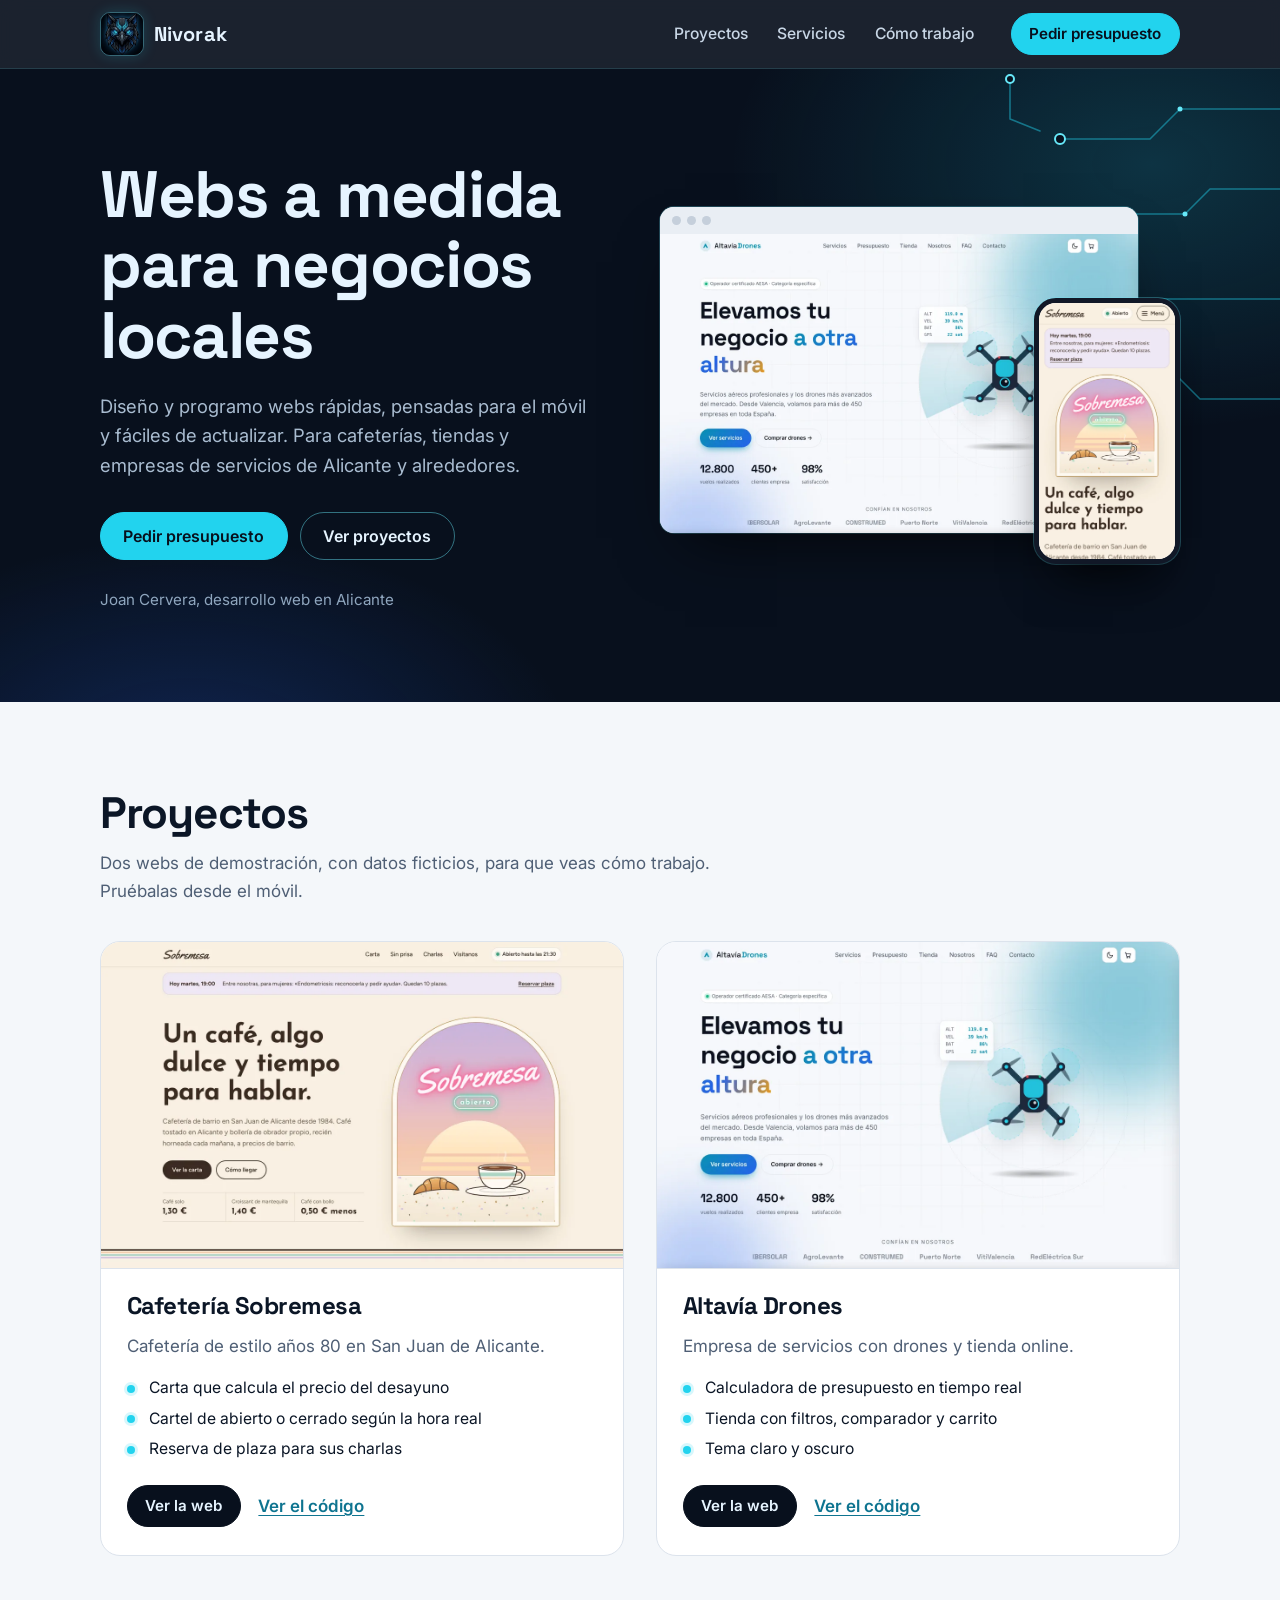
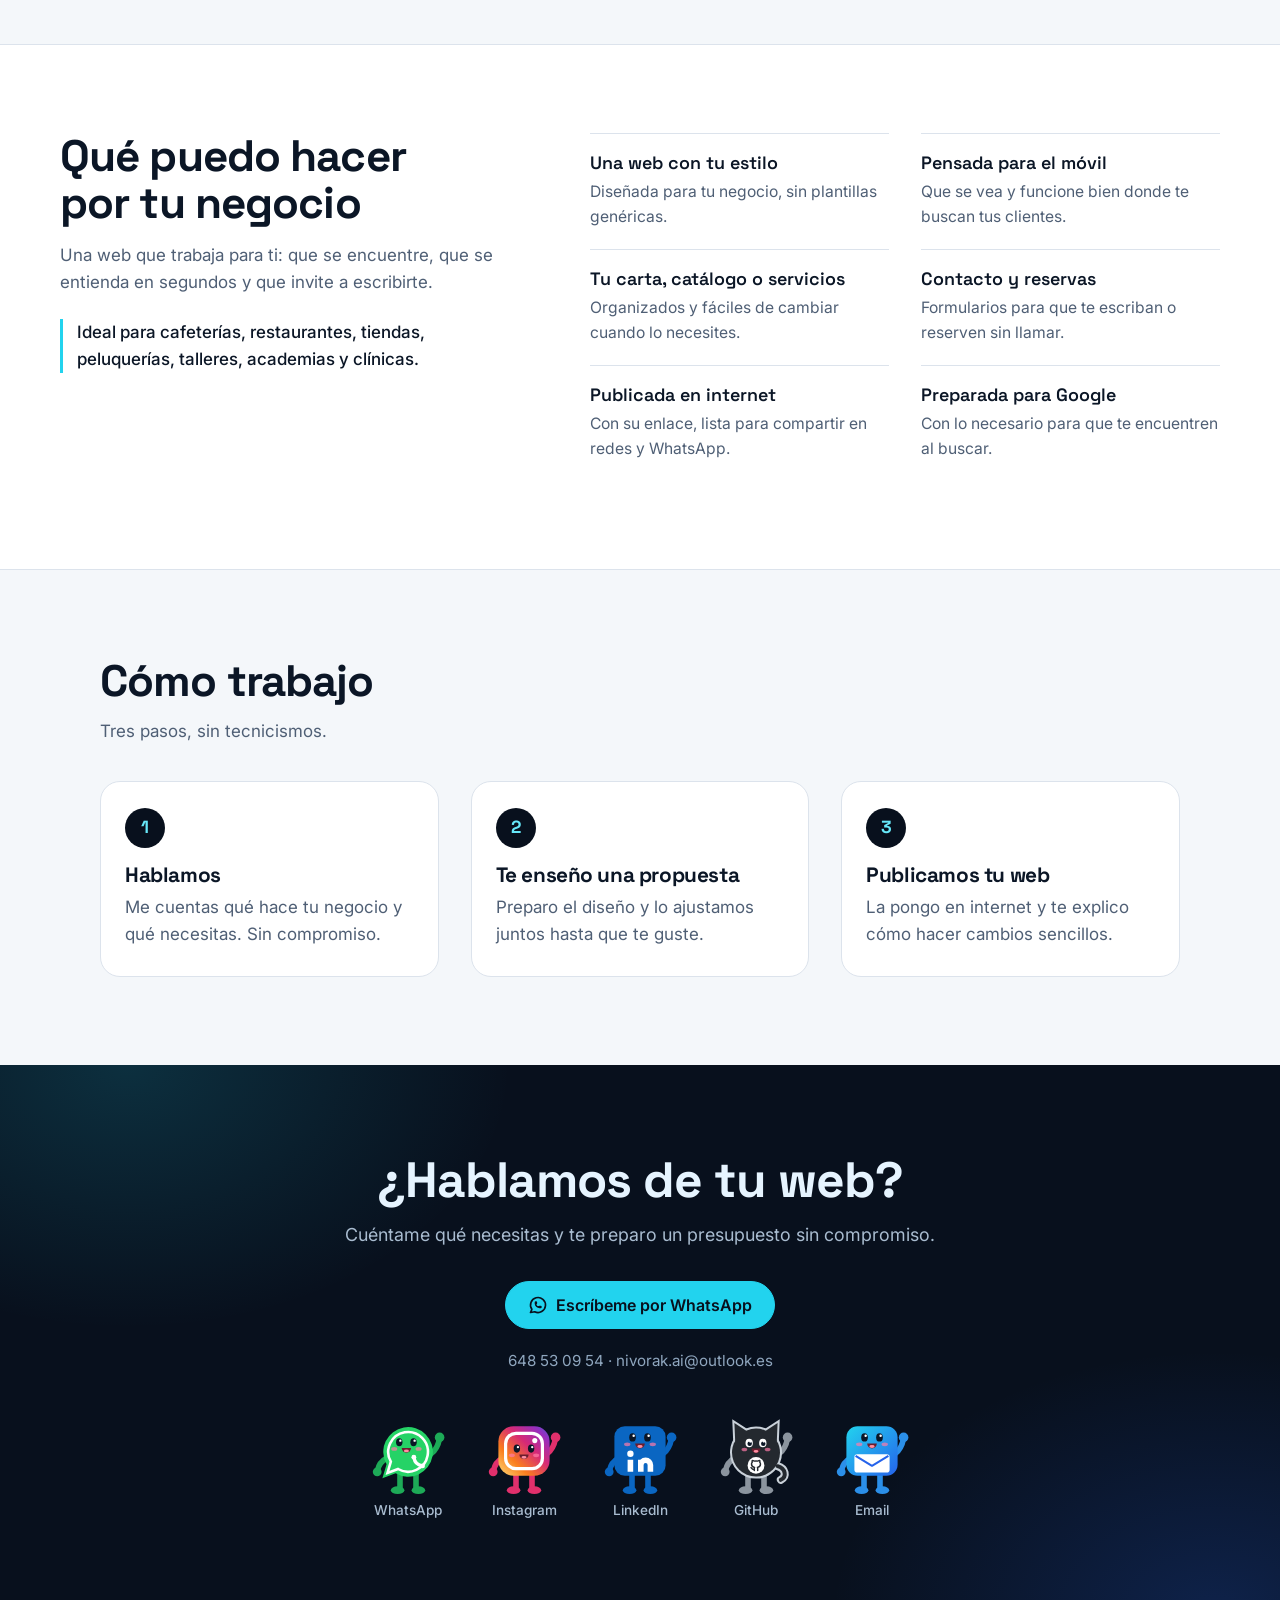
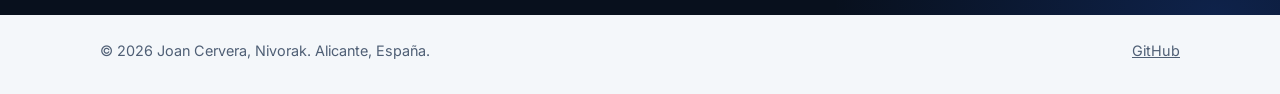
==== index.html @ 314787b6 "Contacto: botón de WhatsApp y muñequitos que saludan con cada logotipo - El botón principal pasa a s" ====
<!doctype html>
<html lang="es">
<head>
  <meta charset="utf-8">
  <meta name="viewport" content="width=device-width, initial-scale=1">
  <title>Nivorak | Diseño y desarrollo web a medida en Alicante</title>
  <meta name="description" content="Webs a medida para negocios locales de Alicante: rápidas, pensadas para el móvil y fáciles de actualizar. Cafeterías, tiendas y empresas de servicios. Presupuesto sin compromiso.">
  <link rel="canonical" href="https://nivorakk.github.io/">
  <meta name="theme-color" content="#08101D">
  <link rel="icon" href="assets/img/favicon.svg" type="image/svg+xml">

  <meta property="og:type" content="website">
  <meta property="og:locale" content="es_ES">
  <meta property="og:site_name" content="Nivorak">
  <meta property="og:title" content="Nivorak | Webs a medida para negocios locales">
  <meta property="og:description" content="Webs rápidas, pensadas para el móvil y fáciles de actualizar. Diseño y desarrollo web en Alicante.">
  <meta property="og:url" content="https://nivorakk.github.io/">
  <meta property="og:image" content="https://nivorakk.github.io/assets/img/og.png">
  <meta property="og:image:width" content="1200">
  <meta property="og:image:height" content="630">
  <meta property="og:image:alt" content="Nivorak, webs a medida para negocios locales">
  <meta name="twitter:card" content="summary_large_image">

  <script type="application/ld+json">
  {
    "@context": "https://schema.org",
    "@type": "ProfessionalService",
    "name": "Nivorak",
    "description": "Diseño y desarrollo de webs a medida para negocios locales: rápidas, pensadas para el móvil y fáciles de actualizar.",
    "url": "https://nivorakk.github.io/",
    "image": "https://nivorakk.github.io/assets/img/og.png",
    "logo": "https://nivorakk.github.io/assets/img/logo.webp",
    "email": "nivorak.ai@outlook.es",
    "telephone": "+34 648 53 09 54",
    "founder": { "@type": "Person", "name": "Joan Cervera" },
    "address": { "@type": "PostalAddress", "addressLocality": "Alicante", "addressRegion": "Comunidad Valenciana", "addressCountry": "ES" },
    "areaServed": ["Alicante", "San Juan de Alicante", "España"],
    "knowsLanguage": "es",
    "sameAs": [
      "https://www.linkedin.com/in/nivorak",
      "https://github.com/Nivorakk",
      "https://www.instagram.com/nivorak.ai/"
    ]
  }
  </script>

  <link rel="preconnect" href="https://fonts.googleapis.com">
  <link rel="preconnect" href="https://fonts.gstatic.com" crossorigin>
  <link href="https://fonts.googleapis.com/css2?family=Inter:wght@400;500;600;700&family=Space+Grotesk:wght@500;600;700&display=swap" rel="stylesheet">
  <link rel="stylesheet" href="assets/css/estilos.css">
</head>
<body>
  <a class="skip" href="#proyectos">Saltar al contenido</a>

  <header class="top">
    <div class="top__in">
      <a class="logo" href="#inicio" aria-label="Nivorak, inicio">
        <img src="assets/img/logo.webp" width="44" height="44" alt="">
        <span>Nivorak</span>
      </a>
      <nav class="nav" aria-label="Secciones">
        <a href="#proyectos">Proyectos</a>
        <a href="#servicios">Servicios</a>
        <a href="#como-trabajo">Cómo trabajo</a>
      </nav>
      <a class="btn btn--small" href="#contacto">Pedir presupuesto</a>
    </div>
  </header>

  <main>
    <section class="hero" id="inicio" aria-labelledby="hero-title">
      <svg class="hero__circuit" viewBox="0 0 600 420" fill="none" aria-hidden="true">
        <g stroke="#22D3EE" stroke-width="1.6" stroke-linecap="round" stroke-linejoin="round" opacity=".45">
          <path d="M600 40 H500 L470 70 H380"/>
          <path d="M600 120 H530 L505 145 H420 L390 175 H300"/>
          <path d="M600 230 H450 L425 255 H260"/>
          <path d="M600 330 H520 L490 300 H400"/>
          <path d="M330 10 V50 L360 62"/>
        </g>
        <g fill="#08101D" stroke="#67E8F9" stroke-width="2"><circle cx="380" cy="70" r="5"/><circle cx="300" cy="175" r="5"/><circle cx="260" cy="255" r="5"/><circle cx="400" cy="300" r="5"/><circle cx="330" cy="10" r="4"/></g>
        <g fill="#67E8F9"><circle cx="500" cy="40" r="2.5"/><circle cx="505" cy="145" r="2.5"/><circle cx="450" cy="230" r="2.5"/><circle cx="490" cy="300" r="2.5"/></g>
      </svg>

      <div class="hero__in">
        <div class="hero__copy">
          <h1 id="hero-title">Webs a medida para negocios locales</h1>
          <p class="hero__lead">
            Diseño y programo webs rápidas, pensadas para el móvil y fáciles de actualizar.
            Para cafeterías, tiendas y empresas de servicios de Alicante y alrededores.
          </p>
          <div class="hero__cta">
            <a class="btn" href="#contacto">Pedir presupuesto</a>
            <a class="btn btn--ghost" href="#proyectos">Ver proyectos</a>
          </div>
          <p class="hero__who">Joan Cervera, desarrollo web en Alicante</p>
        </div>

        <div class="devices" aria-hidden="true">
          <div class="device device--laptop">
            <div class="device__bar"><i></i><i></i><i></i></div>
            <img src="assets/img/drones-ordenador.webp" width="1200" height="750" alt="">
          </div>
          <div class="device device--phone">
            <img src="assets/img/cafe-movil.webp" width="600" height="1298" alt="">
          </div>
        </div>
      </div>
    </section>

    <section class="section" id="proyectos" aria-labelledby="proyectos-title">
      <div class="section__head">
        <h2 id="proyectos-title">Proyectos</h2>
        <p>Dos webs de demostración, con datos ficticios, para que veas cómo trabajo. Pruébalas desde el móvil.</p>
      </div>

      <div class="projects">
        <article class="project">
          <a class="project__shot" href="https://nivorakk.github.io/Cafeter-a_Web/" tabindex="-1" aria-hidden="true">
            <img src="assets/img/cafe-ordenador.webp" width="1200" height="750" loading="lazy" alt="">
          </a>
          <div class="project__body">
            <h3>Cafetería Sobremesa</h3>
            <p>Cafetería de estilo años 80 en San Juan de Alicante.</p>
            <ul>
              <li>Carta que calcula el precio del desayuno</li>
              <li>Cartel de abierto o cerrado según la hora real</li>
              <li>Reserva de plaza para sus charlas</li>
            </ul>
            <p class="project__links">
              <a class="btn btn--small" href="https://nivorakk.github.io/Cafeter-a_Web/">Ver la web</a>
              <a class="link" href="https://github.com/Nivorakk/Cafeter-a_Web">Ver el código</a>
            </p>
          </div>
        </article>

        <article class="project">
          <a class="project__shot" href="https://nivorakk.github.io/Drones_web/" tabindex="-1" aria-hidden="true">
            <img src="assets/img/drones-ordenador.webp" width="1200" height="750" loading="lazy" alt="">
          </a>
          <div class="project__body">
            <h3>Altavía Drones</h3>
            <p>Empresa de servicios con drones y tienda online.</p>
            <ul>
              <li>Calculadora de presupuesto en tiempo real</li>
              <li>Tienda con filtros, comparador y carrito</li>
              <li>Tema claro y oscuro</li>
            </ul>
            <p class="project__links">
              <a class="btn btn--small" href="https://nivorakk.github.io/Drones_web/">Ver la web</a>
              <a class="link" href="https://github.com/Nivorakk/Drones_web">Ver el código</a>
            </p>
          </div>
        </article>
      </div>
    </section>

    <section class="section section--alt" id="servicios" aria-labelledby="servicios-title">
      <div class="services">
        <div class="services__intro">
          <h2 id="servicios-title">Qué puedo hacer por tu negocio</h2>
          <p>Una web que trabaja para ti: que se encuentre, que se entienda en segundos y que invite a escribirte.</p>
          <p class="fit">Ideal para cafeterías, restaurantes, tiendas, peluquerías, talleres, academias y clínicas.</p>
        </div>
        <dl class="services__list">
          <div><dt>Una web con tu estilo</dt><dd>Diseñada para tu negocio, sin plantillas genéricas.</dd></div>
          <div><dt>Pensada para el móvil</dt><dd>Que se vea y funcione bien donde te buscan tus clientes.</dd></div>
          <div><dt>Tu carta, catálogo o servicios</dt><dd>Organizados y fáciles de cambiar cuando lo necesites.</dd></div>
          <div><dt>Contacto y reservas</dt><dd>Formularios para que te escriban o reserven sin llamar.</dd></div>
          <div><dt>Publicada en internet</dt><dd>Con su enlace, lista para compartir en redes y WhatsApp.</dd></div>
          <div><dt>Preparada para Google</dt><dd>Con lo necesario para que te encuentren al buscar.</dd></div>
        </dl>
      </div>
    </section>

    <section class="section" id="como-trabajo" aria-labelledby="pasos-title">
      <div class="section__head">
        <h2 id="pasos-title">Cómo trabajo</h2>
        <p>Tres pasos, sin tecnicismos.</p>
      </div>
      <ol class="steps">
        <li>
          <h3>Hablamos</h3>
          <p>Me cuentas qué hace tu negocio y qué necesitas. Sin compromiso.</p>
        </li>
        <li>
          <h3>Te enseño una propuesta</h3>
          <p>Preparo el diseño y lo ajustamos juntos hasta que te guste.</p>
        </li>
        <li>
          <h3>Publicamos tu web</h3>
          <p>La pongo en internet y te explico cómo hacer cambios sencillos.</p>
        </li>
      </ol>
    </section>

    <section class="contact" id="contacto" aria-labelledby="contacto-title">
      <div class="contact__in">
        <h2 id="contacto-title">¿Hablamos de tu web?</h2>
        <p>Cuéntame qué necesitas y te preparo un presupuesto sin compromiso.</p>
        <div class="contact__actions">
          <a class="btn" href="https://wa.me/34648530954?text=Hola%20Joan%2C%20me%20gustar%C3%ADa%20pedir%20presupuesto%20para%20una%20web."><svg class="btn__icon" viewBox="0 0 24 24" aria-hidden="true"><path d="M3 21l1.65 -3.8a9 9 0 1 1 3.4 2.9l-5.05 .9"/><path d="M9 10a.5 .5 0 0 0 1 0v-1a.5 .5 0 0 0 -1 0v1a5 5 0 0 0 5 5h1a.5 .5 0 0 0 0 -1h-1a.5 .5 0 0 0 0 1"/></svg>Escríbeme por WhatsApp</a>
        </div>
        <p class="contact__mail">648 53 09 54 · nivorak.ai@outlook.es</p>
        <ul class="social" aria-label="Otras formas de contacto">
          <li style="--i:0; --ext:#1DAA57"><a href="https://wa.me/34648530954?text=Hola%20Joan%2C%20me%20gustar%C3%ADa%20pedir%20presupuesto%20para%20una%20web.">
            <svg viewBox="0 0 100 100" aria-hidden="true"><g class="m-fig"><path class="m-ext" d="M40 72v20M60 72v20"/><ellipse class="m-pie" cx="37" cy="94" rx="8.5" ry="4.8"/><ellipse class="m-pie" cx="63" cy="94" rx="8.5" ry="4.8"/><g class="m-brazo-i"><path class="m-ext" d="M23 54q-9 5-11 15"/><circle class="m-mano" cx="11.5" cy="71" r="5.5"/></g><g class="m-brazo-d"><path class="m-ext" d="M77 50q10-7 12-19"/><circle class="m-mano" cx="89.5" cy="28" r="6"/></g><path d="M34.5 72.9A31 31 0 1 0 23.2 61.5L18 79z" fill="#25D366"/><path d="M34.5 72.9A31 31 0 1 0 23.2 61.5L18 79z" transform="translate(50 46) scale(.8) translate(-50 -46)" fill="none" stroke="#fff" stroke-width="4"/><ellipse cx="39.075" cy="34" rx="3.9899999999999998" ry="5.04" fill="#0B1626"/><ellipse cx="56.925" cy="34" rx="3.9899999999999998" ry="5.04" fill="#0B1626"/><circle cx="40.440000000000005" cy="32.11" r="1.47" fill="#fff"/><circle cx="58.29" cy="32.11" r="1.47" fill="#fff"/><ellipse cx="32.775000000000006" cy="42.35" rx="3.7800000000000002" ry="2.3100000000000005" fill="#FF7AA8" opacity=".7"/><ellipse cx="63.224999999999994" cy="42.35" rx="3.7800000000000002" ry="2.3100000000000005" fill="#FF7AA8" opacity=".7"/><path d="M42.225 41.35h11.55a5.775 5.775 0 0 1 -11.55 0z" fill="#6B1D2E"/><ellipse cx="48" cy="44.9305" rx="3.1762500000000005" ry="1.7325000000000002" fill="#FF8FA3"/><path d="M57.5 53.5c.8 5.2 4.8 9.2 10 10" fill="none" stroke="#fff" stroke-width="4.2" stroke-linecap="round"/><circle cx="57.3" cy="52.8" r="3" fill="#fff"/><circle cx="68.2" cy="63.7" r="3" fill="#fff"/></g></svg>
            <span>WhatsApp</span>
          </a></li>
          <li style="--i:1; --ext:#E1306C"><a href="https://www.instagram.com/nivorak.ai/">
            <svg viewBox="0 0 100 100" aria-hidden="true"><g class="m-fig"><path class="m-ext" d="M40 72v20M60 72v20"/><ellipse class="m-pie" cx="37" cy="94" rx="8.5" ry="4.8"/><ellipse class="m-pie" cx="63" cy="94" rx="8.5" ry="4.8"/><g class="m-brazo-i"><path class="m-ext" d="M23 54q-9 5-11 15"/><circle class="m-mano" cx="11.5" cy="71" r="5.5"/></g><g class="m-brazo-d"><path class="m-ext" d="M77 50q10-7 12-19"/><circle class="m-mano" cx="89.5" cy="28" r="6"/></g><defs><linearGradient id="m-ig" x1="0" y1="1" x2="1" y2="0"><stop offset="0" stop-color="#FEDA75"/><stop offset=".3" stop-color="#FA7E1E"/><stop offset=".6" stop-color="#D62976"/><stop offset=".85" stop-color="#962FBF"/><stop offset="1" stop-color="#4F5BD5"/></linearGradient></defs><rect x="18" y="14" width="64" height="62" rx="19" fill="url(#m-ig)"/><rect x="27" y="23" width="46" height="44" rx="13" fill="none" stroke="#fff" stroke-width="4"/><circle cx="63.5" cy="32" r="3.2" fill="#fff"/><ellipse cx="41.075" cy="42" rx="3.9899999999999998" ry="5.04" fill="#0B1626"/><ellipse cx="58.925" cy="42" rx="3.9899999999999998" ry="5.04" fill="#0B1626"/><circle cx="42.440000000000005" cy="40.11" r="1.47" fill="#fff"/><circle cx="60.29" cy="40.11" r="1.47" fill="#fff"/><ellipse cx="34.775000000000006" cy="50.35" rx="3.7800000000000002" ry="2.3100000000000005" fill="#FF7AA8" opacity=".7"/><ellipse cx="65.225" cy="50.35" rx="3.7800000000000002" ry="2.3100000000000005" fill="#FF7AA8" opacity=".7"/><path d="M44.225 49.35h11.55a5.775 5.775 0 0 1 -11.55 0z" fill="#6B1D2E"/><ellipse cx="50" cy="52.9305" rx="3.1762500000000005" ry="1.7325000000000002" fill="#FF8FA3"/></g></svg>
            <span>Instagram</span>
          </a></li>
          <li style="--i:2; --ext:#0A66C2"><a href="https://www.linkedin.com/in/nivorak">
            <svg viewBox="0 0 100 100" aria-hidden="true"><g class="m-fig"><path class="m-ext" d="M40 72v20M60 72v20"/><ellipse class="m-pie" cx="37" cy="94" rx="8.5" ry="4.8"/><ellipse class="m-pie" cx="63" cy="94" rx="8.5" ry="4.8"/><g class="m-brazo-i"><path class="m-ext" d="M23 54q-9 5-11 15"/><circle class="m-mano" cx="11.5" cy="71" r="5.5"/></g><g class="m-brazo-d"><path class="m-ext" d="M77 50q10-7 12-19"/><circle class="m-mano" cx="89.5" cy="28" r="6"/></g><rect x="18" y="14" width="64" height="62" rx="13" fill="#0A66C2"/><ellipse cx="40.65" cy="28" rx="4.18" ry="5.28" fill="#0B1626"/><ellipse cx="59.35" cy="28" rx="4.18" ry="5.28" fill="#0B1626"/><circle cx="42.08" cy="26.02" r="1.54" fill="#fff"/><circle cx="60.78" cy="26.02" r="1.54" fill="#fff"/><ellipse cx="34.05" cy="36.7" rx="3.9600000000000004" ry="2.4200000000000004" fill="#FF7AA8" opacity=".7"/><ellipse cx="65.95" cy="36.7" rx="3.9600000000000004" ry="2.4200000000000004" fill="#FF7AA8" opacity=".7"/><path d="M43.95 35.7h12.100000000000001a6.050000000000001 6.050000000000001 0 0 1 -12.100000000000001 0z" fill="#6B1D2E"/><ellipse cx="50" cy="39.451" rx="3.3275000000000006" ry="1.8150000000000002" fill="#FF8FA3"/><g fill="none" stroke="#fff" stroke-width="7"><path d="M38 56v15M51 71V56M51 62.5a6 6 0 0 1 12 0V71"/></g><circle cx="38" cy="48.5" r="4" fill="#fff"/></g></svg>
            <span>LinkedIn</span>
          </a></li>
          <li style="--i:3; --ext:#8B949E"><a href="https://github.com/Nivorakk">
            <svg viewBox="0 0 100 100" aria-hidden="true"><g class="m-fig"><path class="m-ext" d="M40 72v20M60 72v20"/><ellipse class="m-pie" cx="37" cy="94" rx="8.5" ry="4.8"/><ellipse class="m-pie" cx="63" cy="94" rx="8.5" ry="4.8"/><g class="m-brazo-i"><path class="m-ext" d="M23 54q-9 5-11 15"/><circle class="m-mano" cx="11.5" cy="71" r="5.5"/></g><g class="m-brazo-d"><path class="m-ext" d="M77 50q10-7 12-19"/><circle class="m-mano" cx="89.5" cy="28" r="6"/></g><g id="m-gato"><circle cx="50" cy="47" r="30"/><path d="M24 33 23 10l20 13zM76 33l1-23-20 13z"/></g><path d="M77 64c10 3 12 13 4 17" fill="none" stroke="#C9D1D9" stroke-width="10" stroke-linecap="round"/><use href="#m-gato" fill="#C9D1D9" stroke="#C9D1D9" stroke-width="5"/><use href="#m-gato" fill="#24292F" stroke="#24292F" stroke-width="0"/><path d="M77 64c10 3 12 13 4 17" fill="none" stroke="#24292F" stroke-width="5" stroke-linecap="round"/><ellipse cx="41.5" cy="35" rx="4.6" ry="5.4" fill="#fff"/><ellipse cx="58.5" cy="35" rx="4.6" ry="5.4" fill="#fff"/><circle cx="42.1" cy="35.8" r="2.8" fill="#0B1626"/><circle cx="59.1" cy="35.8" r="2.8" fill="#0B1626"/><circle cx="42.8" cy="33.2" r="1.4" fill="#fff"/><circle cx="59.8" cy="33.2" r="1.4" fill="#fff"/><ellipse cx="35.5" cy="43.0" rx="3.6" ry="2.2" fill="#FF7AA8" opacity=".7"/><ellipse cx="64.5" cy="43.0" rx="3.6" ry="2.2" fill="#FF7AA8" opacity=".7"/><path d="M44.5 42.0h11.0a5.5 5.5 0 0 1 -11.0 0z" fill="#6B1D2E"/><ellipse cx="50" cy="45.41" rx="3.0250000000000004" ry="1.65" fill="#FF8FA3"/><circle cx="50" cy="63" r="10.5" fill="#fff"/><g transform="translate(41.6 54.6) scale(.7)" fill="none" stroke="#24292F" stroke-width="2.6" stroke-linecap="round" stroke-linejoin="round"><path d="M9 19c-4.3 1.4 -4.3 -2.5 -6 -3m12 5v-3.5c0 -1 .1 -1.4 -.5 -2c2.8 -.3 5.5 -1.4 5.5 -6a4.6 4.6 0 0 0 -1.3 -3.2a4.2 4.2 0 0 0 -.1 -3.2s-1.1 -.3 -3.5 1.3a12.3 12.3 0 0 0 -6.2 0c-2.4 -1.6 -3.5 -1.3 -3.5 -1.3a4.2 4.2 0 0 0 -.1 3.2a4.6 4.6 0 0 0 -1.3 3.2c0 4.6 2.7 5.7 5.5 6c-.6 .6 -.6 1.2 -.5 2v3.5"/></g></g></svg>
            <span>GitHub</span>
          </a></li>
          <li style="--i:4; --ext:#2B8FE8"><a href="mailto:nivorak.ai@outlook.es?subject=Presupuesto%20web">
            <svg viewBox="0 0 100 100" aria-hidden="true"><g class="m-fig"><path class="m-ext" d="M40 72v20M60 72v20"/><ellipse class="m-pie" cx="37" cy="94" rx="8.5" ry="4.8"/><ellipse class="m-pie" cx="63" cy="94" rx="8.5" ry="4.8"/><g class="m-brazo-i"><path class="m-ext" d="M23 54q-9 5-11 15"/><circle class="m-mano" cx="11.5" cy="71" r="5.5"/></g><g class="m-brazo-d"><path class="m-ext" d="M77 50q10-7 12-19"/><circle class="m-mano" cx="89.5" cy="28" r="6"/></g><defs><linearGradient id="m-mail" x1="0" y1="0" x2="1" y2="1"><stop offset="0" stop-color="#22D3EE"/><stop offset="1" stop-color="#2563EB"/></linearGradient></defs><rect x="18" y="14" width="64" height="62" rx="14" fill="url(#m-mail)"/><ellipse cx="40.65" cy="28" rx="4.18" ry="5.28" fill="#0B1626"/><ellipse cx="59.35" cy="28" rx="4.18" ry="5.28" fill="#0B1626"/><circle cx="42.08" cy="26.02" r="1.54" fill="#fff"/><circle cx="60.78" cy="26.02" r="1.54" fill="#fff"/><ellipse cx="34.05" cy="36.7" rx="3.9600000000000004" ry="2.4200000000000004" fill="#FF7AA8" opacity=".7"/><ellipse cx="65.95" cy="36.7" rx="3.9600000000000004" ry="2.4200000000000004" fill="#FF7AA8" opacity=".7"/><path d="M43.95 35.7h12.100000000000001a6.050000000000001 6.050000000000001 0 0 1 -12.100000000000001 0z" fill="#6B1D2E"/><ellipse cx="50" cy="39.451" rx="3.3275000000000006" ry="1.8150000000000002" fill="#FF8FA3"/><rect x="28" y="49" width="44" height="23" rx="3.5" fill="#fff"/><path d="M29.5 51 50 63.5 70.5 51" fill="none" stroke="#2563EB" stroke-width="2.6" stroke-linejoin="round"/></g></svg>
            <span>Email</span>
          </a></li>
        </ul>
      </div>
    </section>
  </main>

  <footer class="foot">
    <p>© 2026 Joan Cervera, Nivorak. Alicante, España.</p>
    <p><a href="https://github.com/Nivorakk">GitHub</a></p>
  </footer>
  <!-- Contador de visitas sin cookies -->
  <script data-goatcounter="https://nivorak.goatcounter.com/count" async src="https://gc.zgo.at/count.js"></script>
</body>
</html>
---- assets/css/estilos.css ----
/* Nivorak: página de portafolio */

:root {
  --noche: #08101D;
  --noche-2: #0E1A2C;
  --cian: #22D3EE;
  --cian-claro: #67E8F9;
  --azul: #2563EB;
  --niebla: #F4F7FA;
  --blanco: #FFFFFF;
  --tinta: #0B1626;
  --gris: #4F5F75;
  --gris-claro: #A9BCD0;
  --linea: #DCE3EC;
  --enlace: #0E7490;

  --f-display: "Space Grotesk", "Segoe UI", system-ui, sans-serif;
  --f-body: "Inter", "Segoe UI", system-ui, sans-serif;

  --max: 1160px;
  --gutter: clamp(1rem, 4vw, 2.5rem);
  --r-l: 20px;
  --r-m: 12px;
  --r-pill: 999px;
}

*, *::before, *::after { box-sizing: border-box; }
html { scroll-behavior: smooth; scroll-padding-top: 76px; -webkit-text-size-adjust: 100%; }
body {
  margin: 0;
  background: var(--niebla);
  color: var(--tinta);
  font-family: var(--f-body);
  font-size: 1.0625rem;
  line-height: 1.6;
  -webkit-font-smoothing: antialiased;
  overflow-x: hidden;
}
h1, h2, h3 { font-family: var(--f-display); line-height: 1.08; margin: 0; letter-spacing: -0.02em; text-wrap: balance; }
p, ul, ol, dl, dd { margin: 0; }
img { display: block; max-width: 100%; height: auto; }
a { color: var(--enlace); }
:focus-visible { outline: 3px solid var(--cian); outline-offset: 3px; border-radius: 6px; }

.skip { position: absolute; left: 1rem; top: -100px; z-index: 100; padding: .6rem 1rem; border-radius: var(--r-pill); background: var(--cian); color: var(--noche); font-weight: 600; }
.skip:focus { top: .75rem; }

/* Botones */
.btn {
  display: inline-flex; align-items: center; justify-content: center;
  min-height: 48px; padding: .7rem 1.4rem;
  border-radius: var(--r-pill); border: 1.5px solid var(--cian);
  background: var(--cian); color: var(--noche);
  font: 600 1rem/1.2 var(--f-body); text-decoration: none;
  transition: background-color .18s ease, color .18s ease, border-color .18s ease;
}
.btn:hover { background: var(--cian-claro); border-color: var(--cian-claro); }
.btn--ghost { background: transparent; color: #E6F4FF; border-color: rgba(103, 232, 249, .45); }
.btn--ghost:hover { background: rgba(34, 211, 238, .12); border-color: var(--cian-claro); }
.btn--small { min-height: 42px; padding: .5rem 1.1rem; font-size: .95rem; }

/* Cabecera */
.top { position: sticky; top: 0; z-index: 50; background: rgba(8, 16, 29, .92); backdrop-filter: blur(10px); -webkit-backdrop-filter: blur(10px); border-bottom: 1px solid rgba(103, 232, 249, .14); }
.top__in { max-width: var(--max); margin: 0 auto; height: 68px; padding: 0 var(--gutter); display: flex; align-items: center; gap: 1.5rem; }
.logo { display: inline-flex; align-items: center; gap: .6rem; color: #E6F4FF; text-decoration: none; font: 700 1.25rem/1 var(--f-display); letter-spacing: .01em; margin-right: auto; }
.logo img { width: 44px; height: 44px; border-radius: 10px; border: 1px solid rgba(103, 232, 249, .35); box-shadow: 0 0 14px rgba(34, 211, 238, .18); }
.nav { display: flex; gap: .25rem; }
.nav a { color: #C9D7E6; text-decoration: none; font-weight: 500; font-size: .98rem; padding: .45rem .8rem; border-radius: var(--r-pill); }
.nav a:hover { color: #FFF; background: rgba(255, 255, 255, .06); }

/* Portada */
.hero { position: relative; overflow: hidden; color: #E6F4FF;
  background:
    radial-gradient(ellipse 55% 70% at 90% 15%, rgba(34, 211, 238, .18), transparent 60%),
    radial-gradient(ellipse 50% 60% at 15% 110%, rgba(37, 99, 235, .25), transparent 60%),
    var(--noche);
}
.hero__circuit { position: absolute; right: 0; top: 0; width: min(600px, 60vw); height: auto; pointer-events: none; }
.hero__in { position: relative; max-width: var(--max); margin: 0 auto; padding: clamp(3rem, 7vw, 6rem) var(--gutter) clamp(3.5rem, 7vw, 6rem);
  display: grid; grid-template-columns: minmax(0, 1fr) minmax(0, 1.05fr); gap: clamp(2rem, 5vw, 4rem); align-items: center; }
.hero h1 { font-size: clamp(2.5rem, 5.4vw, 4.1rem); max-width: 12ch; }
.hero__lead { margin-top: 1.3rem; max-width: 33rem; font-size: 1.15rem; color: var(--gris-claro); }
.hero__cta { display: flex; flex-wrap: wrap; gap: .75rem; margin-top: 2rem; }
.hero__who { margin-top: 1.75rem; font-size: .95rem; color: #8FA6BE; }

.devices { position: relative; padding-bottom: 6%; }
.device { border-radius: 14px; overflow: hidden; background: #fff; box-shadow: 0 30px 60px -25px rgba(0, 0, 0, .7), 0 0 0 1px rgba(103, 232, 249, .25); }
.device--laptop { width: 92%; }
.device__bar { display: flex; gap: 6px; padding: 9px 12px; background: #E9EEF4; }
.device__bar i { width: 9px; height: 9px; border-radius: 50%; background: #C5CFDB; }
.device--phone { position: absolute; right: 0; bottom: 0; width: 28%; border-radius: 22px; border: 5px solid #111827; box-shadow: 0 30px 50px -20px rgba(0, 0, 0, .8), 0 0 0 1px rgba(103, 232, 249, .3); }
.device--phone img { aspect-ratio: 9 / 17; object-fit: cover; object-position: top; }

/* Secciones */
.section { max-width: var(--max); margin: 0 auto; padding: clamp(3.5rem, 7vw, 5.5rem) var(--gutter); }
.section--alt { max-width: none; background: var(--blanco); border-top: 1px solid var(--linea); border-bottom: 1px solid var(--linea); }
.section__head { max-width: 40rem; margin-bottom: 2.25rem; }
.section__head h2, .services__intro h2 { font-size: clamp(2rem, 3.6vw, 2.75rem); }
.section__head p { margin-top: .8rem; color: var(--gris); }

/* Proyectos */
.projects { display: grid; grid-template-columns: repeat(2, minmax(0, 1fr)); gap: clamp(1.25rem, 3vw, 2rem); }
.project { display: flex; flex-direction: column; background: var(--blanco); border: 1px solid var(--linea); border-radius: var(--r-l); overflow: hidden; }
.project__shot { display: block; border-bottom: 1px solid var(--linea); overflow: hidden; }
.project__shot img { transition: transform .4s ease; }
.project:hover .project__shot img { transform: scale(1.02); }
.project__body { display: flex; flex-direction: column; gap: .9rem; padding: 1.5rem 1.6rem 1.7rem; flex: 1; }
.project h3 { font-size: 1.5rem; }
.project__body > p:first-of-type { color: var(--gris); }
.project ul { padding: 0; list-style: none; display: grid; gap: .35rem; }
.project li { position: relative; padding-left: 1.4rem; font-size: .98rem; }
.project li::before { content: ""; position: absolute; left: 0; top: .62em; width: 8px; height: 8px; border-radius: 50%; background: var(--cian); box-shadow: 0 0 0 3px rgba(34, 211, 238, .18); }
.project__links { display: flex; align-items: center; flex-wrap: wrap; gap: 1.1rem; margin-top: auto; padding-top: .6rem; }
.project .btn { background: var(--noche); border-color: var(--noche); color: #E6F4FF; }
.project .btn:hover { background: var(--noche-2); border-color: var(--noche-2); }
.link { font-weight: 600; text-underline-offset: 3px; }

/* Servicios */
.services { max-width: var(--max); margin: 0 auto; display: grid; grid-template-columns: minmax(0, .85fr) minmax(0, 1.15fr); gap: clamp(2rem, 5vw, 4.5rem); align-items: start; }
.services__intro p { margin-top: .9rem; color: var(--gris); max-width: 28rem; }
.services__intro .fit { margin-top: 1.4rem; padding-left: .9rem; border-left: 3px solid var(--cian); color: var(--tinta); font-weight: 500; }
.services__list { display: grid; grid-template-columns: repeat(2, minmax(0, 1fr)); column-gap: 2rem; }
.services__list div { padding: 1.1rem 0 1.2rem; border-top: 1px solid var(--linea); }
.services__list dt { font: 600 1.12rem/1.3 var(--f-display); }
.services__list dd { margin-top: .3rem; color: var(--gris); font-size: .98rem; }

/* Pasos */
.steps { list-style: none; padding: 0; display: grid; grid-template-columns: repeat(3, minmax(0, 1fr)); gap: clamp(1rem, 3vw, 2rem); counter-reset: paso; }
.steps li { counter-increment: paso; position: relative; padding: 1.6rem 1.5rem 1.7rem; border-radius: var(--r-l); background: var(--blanco); border: 1px solid var(--linea); }
.steps li::before { content: counter(paso); display: grid; place-items: center; width: 40px; height: 40px; margin-bottom: 1rem; border-radius: 50%; background: var(--noche); color: var(--cian-claro); font: 700 1.1rem/1 var(--f-display); }
.steps h3 { font-size: 1.3rem; }
.steps p { margin-top: .5rem; color: var(--gris); }

/* Contacto */
.contact { color: #E6F4FF; background:
  radial-gradient(ellipse 50% 80% at 10% 0%, rgba(34, 211, 238, .16), transparent 60%),
  radial-gradient(ellipse 50% 80% at 95% 100%, rgba(37, 99, 235, .22), transparent 60%),
  var(--noche); }
.contact__in { max-width: 46rem; margin: 0 auto; padding: clamp(3.5rem, 7vw, 5.5rem) var(--gutter); text-align: center; }
.contact h2 { font-size: clamp(2.1rem, 4.4vw, 3.1rem); }
.contact__in > p { margin-top: .9rem; color: var(--gris-claro); font-size: 1.12rem; }
.contact__actions { display: flex; flex-wrap: wrap; justify-content: center; gap: .75rem; margin-top: 2rem; }
.contact__mail { margin-top: 1.25rem !important; font-size: .95rem !important; color: #8FA6BE !important; }
.btn__icon { width: 1.25em; height: 1.25em; margin-right: .5rem; fill: none; stroke: currentColor; stroke-width: 2; stroke-linecap: round; stroke-linejoin: round; }
.social { list-style: none; padding: 0; margin-top: 2.25rem; display: flex; flex-wrap: wrap; justify-content: center; gap: clamp(.25rem, 2.5vw, 1.75rem); }
.social a { display: flex; flex-direction: column; align-items: center; gap: .35rem; padding: .3rem .25rem; border-radius: var(--r-m); color: var(--gris-claro); font-size: .85rem; font-weight: 500; text-decoration: none; transition: color .2s ease; }
.social a:hover { color: #FFF; }
.social a:focus-visible { outline: 2px solid var(--cian); outline-offset: 2px; }
.social svg { display: block; width: 80px; height: auto; overflow: visible; }
.m-ext { fill: none; stroke: var(--ext); stroke-width: 7; stroke-linecap: round; }
.m-mano, .m-pie { fill: var(--ext); }
.m-brazo-i { transform-origin: 23px 54px; }
.m-brazo-d { transform-origin: 77px 50px; }
@media (prefers-reduced-motion: no-preference) {
  .m-fig, .m-brazo-i, .m-brazo-d { animation: 5s ease-in-out infinite; animation-delay: calc(var(--i) * .35s); }
  .m-fig { animation-name: m-bote; }
  .m-brazo-i { animation-name: m-brazo; }
  .m-brazo-d { animation-name: m-saludo; }
  .social a:hover .m-fig, .social a:focus-visible .m-fig { animation: m-bote .9s ease-in-out infinite; }
  .social a:hover .m-brazo-d, .social a:focus-visible .m-brazo-d { animation: m-saludo .9s ease-in-out infinite; }
}
@keyframes m-saludo {
  0%, 40%, 100% { transform: rotate(0); }
  6%, 18%, 30% { transform: rotate(-14deg); }
  12%, 24% { transform: rotate(22deg); }
}
@keyframes m-brazo {
  0%, 40%, 100% { transform: rotate(0); }
  15%, 25% { transform: rotate(12deg); }
}
@keyframes m-bote {
  0%, 40%, 100% { transform: translateY(0); }
  10%, 26% { transform: translateY(-4px); }
  18% { transform: translateY(0); }
}

.foot { display: flex; flex-wrap: wrap; justify-content: space-between; gap: .5rem 1.5rem; max-width: var(--max); margin: 0 auto; padding: 1.5rem var(--gutter) 2rem; font-size: .9rem; color: var(--gris); }
.foot a { color: var(--gris); }

/* Responsive */
@media (max-width: 920px) {
  .nav { display: none; }
  .hero__in { grid-template-columns: 1fr; }
  .devices { max-width: 560px; }
  .services { grid-template-columns: 1fr; }
}
@media (max-width: 720px) {
  .projects, .steps { grid-template-columns: 1fr; }
  .services__list { grid-template-columns: 1fr; }
  .top__in { height: 60px; }
  .logo { font-size: 1.1rem; }
  .logo img { width: 38px; height: 38px; border-radius: 9px; }
  .social { gap: .25rem; }
  .social svg { width: 54px; }
  .social a { padding: .3rem .1rem; font-size: .7rem; }
  .hero__lead { font-size: 1.05rem; }
  .hero__circuit { width: 90vw; opacity: .6; }
}
@media (prefers-reduced-motion: reduce) {
  html { scroll-behavior: auto; }
  * { transition: none !important; }
}
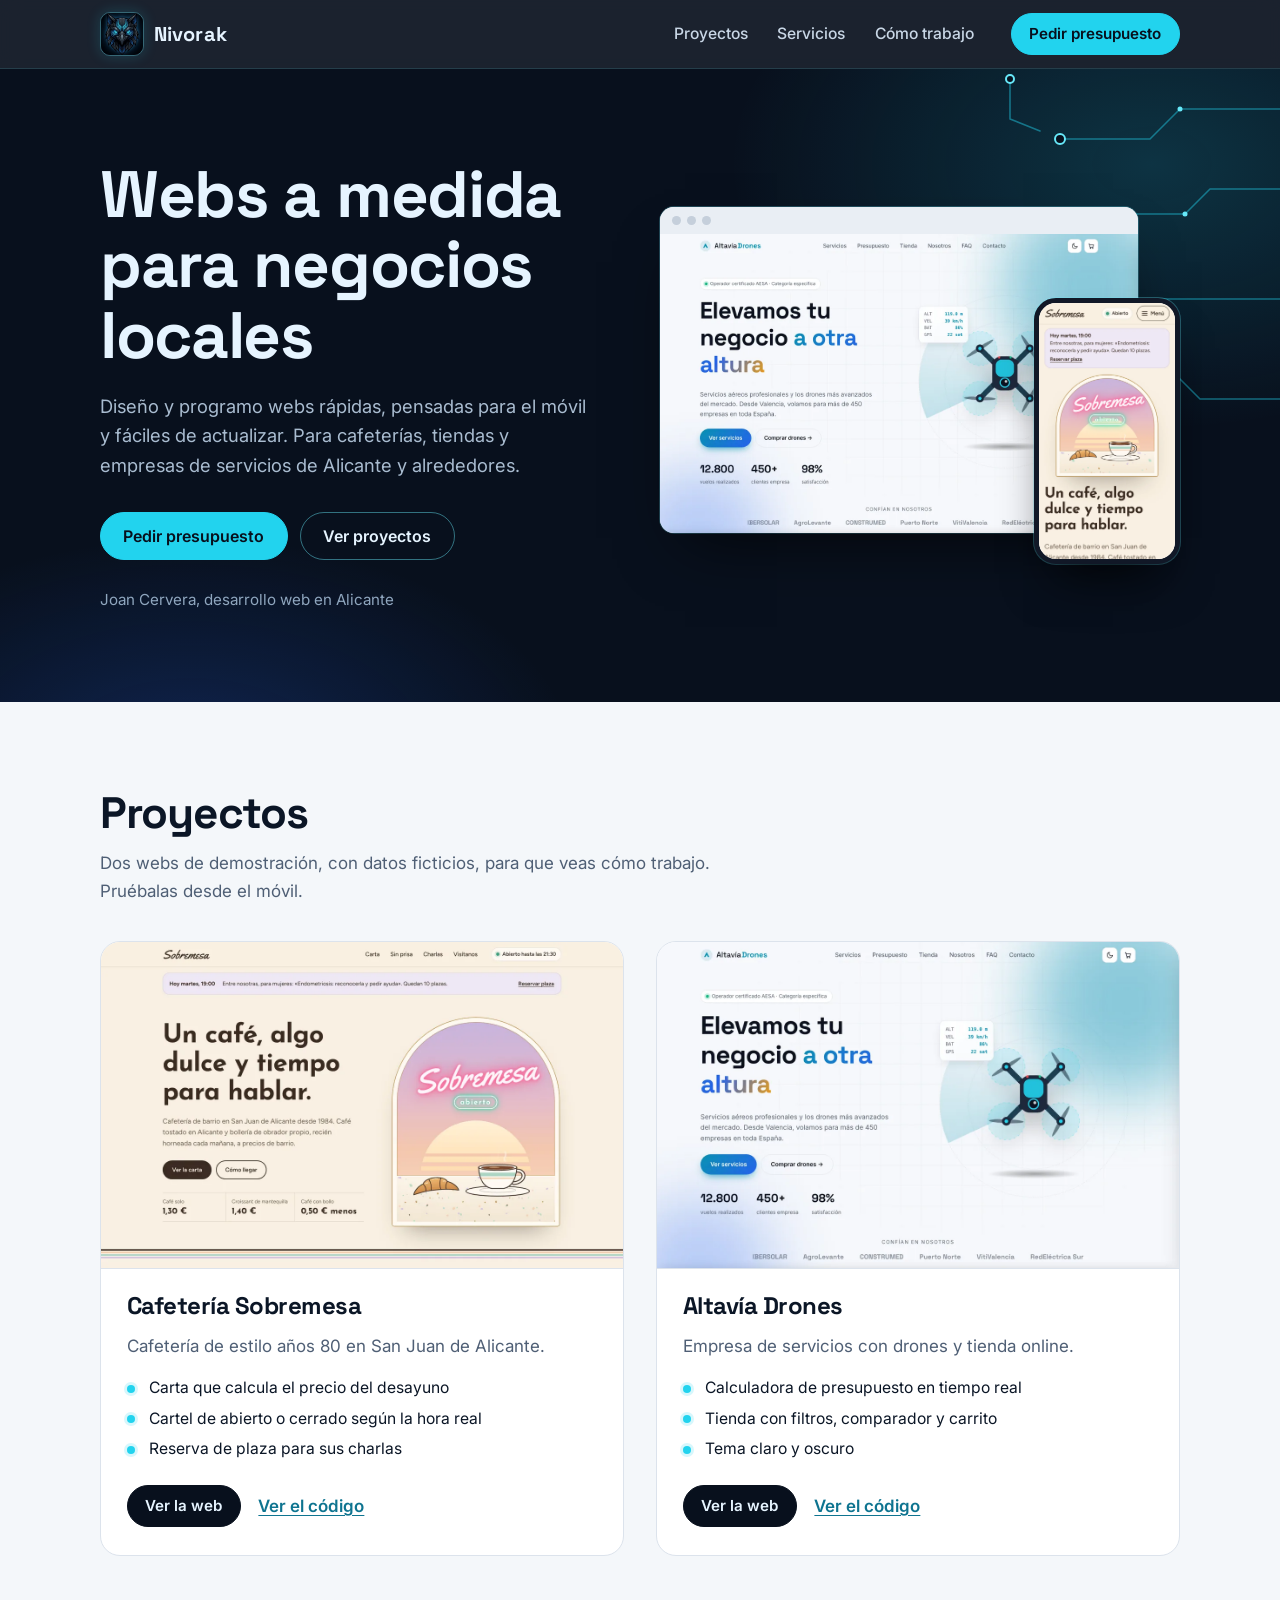
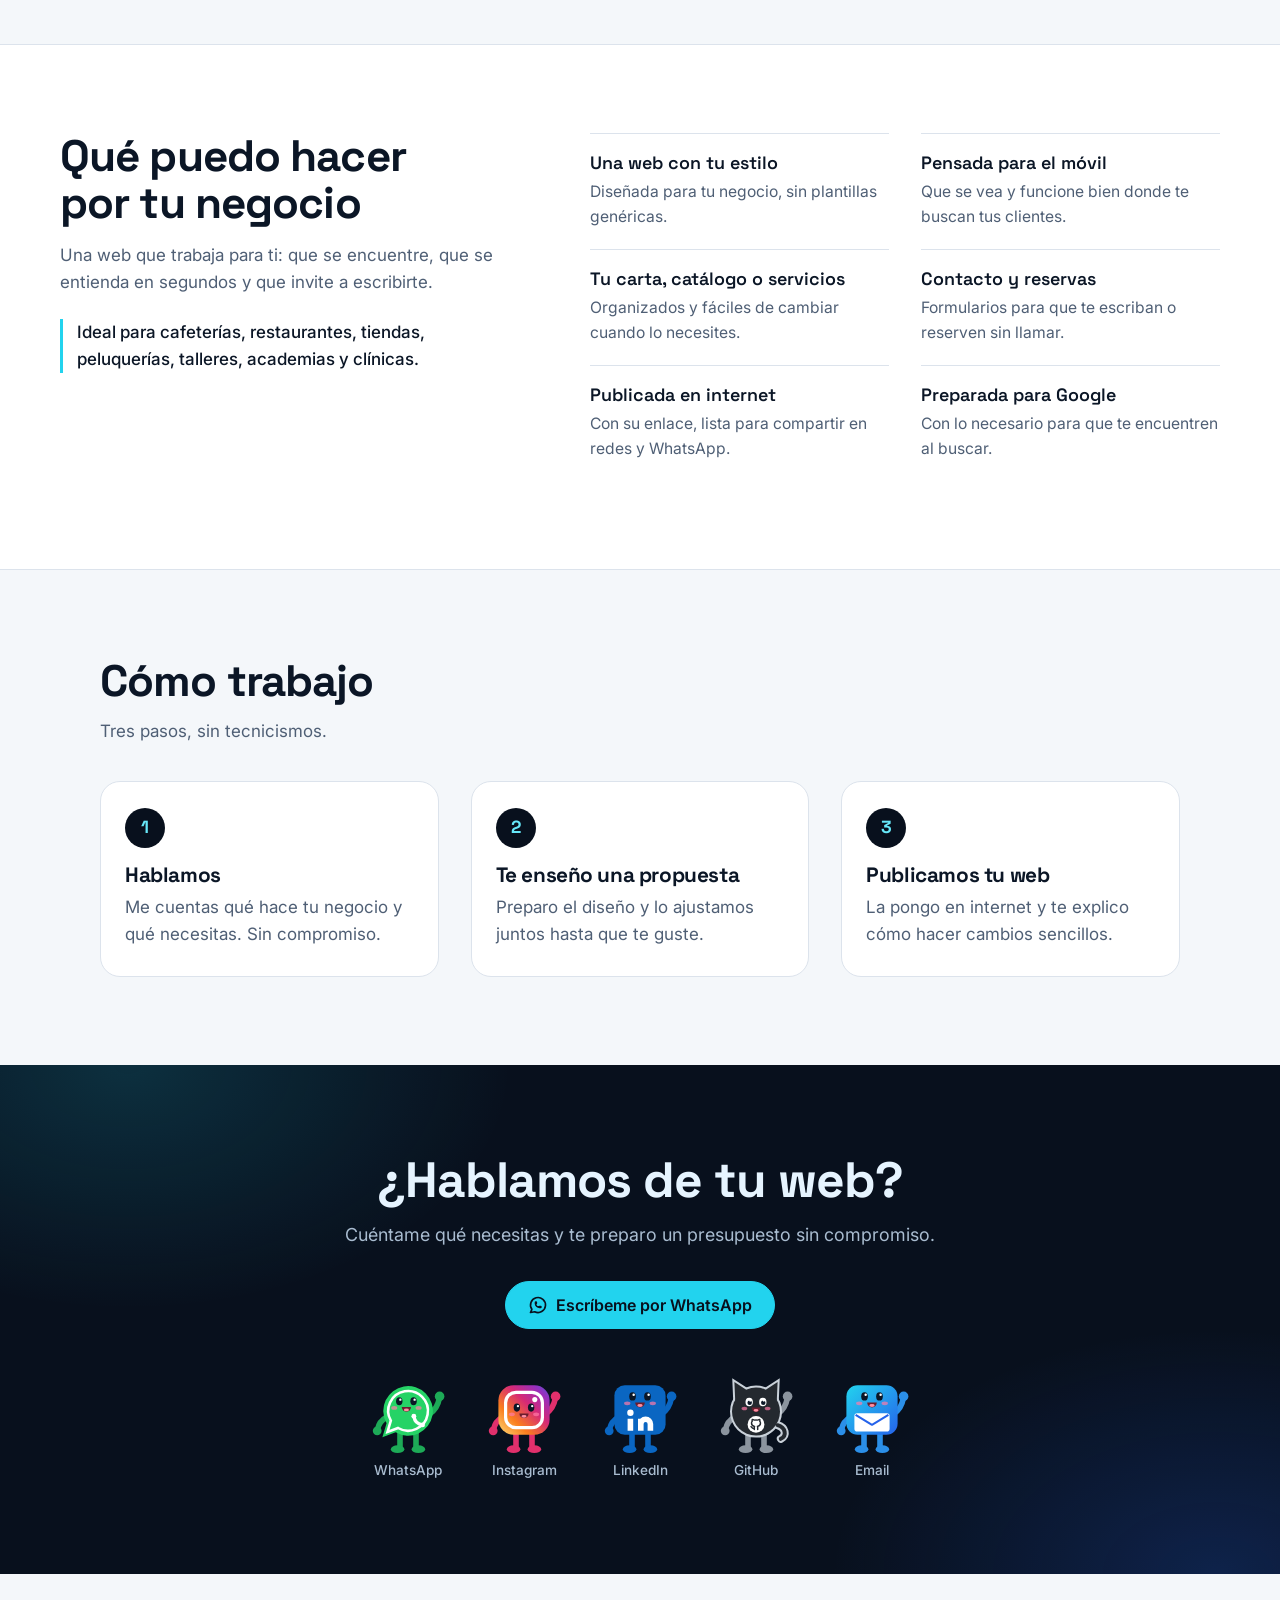
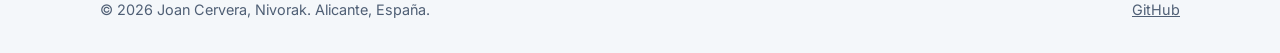
==== commit 70851bb9: "Contacto: quita el teléfono y el email escritos El teléfono también sale de los datos estructurados." ====
--- a/index.html
+++ b/index.html
@@ -31,7 +31,6 @@
     "image": "https://nivorakk.github.io/assets/img/og.png",
     "logo": "https://nivorakk.github.io/assets/img/logo.webp",
     "email": "nivorak.ai@outlook.es",
-    "telephone": "+34 648 53 09 54",
     "founder": { "@type": "Person", "name": "Joan Cervera" },
     "address": { "@type": "PostalAddress", "addressLocality": "Alicante", "addressRegion": "Comunidad Valenciana", "addressCountry": "ES" },
     "areaServed": ["Alicante", "San Juan de Alicante", "España"],
@@ -200,7 +199,6 @@
         <div class="contact__actions">
           <a class="btn" href="https://wa.me/34648530954?text=Hola%20Joan%2C%20me%20gustar%C3%ADa%20pedir%20presupuesto%20para%20una%20web."><svg class="btn__icon" viewBox="0 0 24 24" aria-hidden="true"><path d="M3 21l1.65 -3.8a9 9 0 1 1 3.4 2.9l-5.05 .9"/><path d="M9 10a.5 .5 0 0 0 1 0v-1a.5 .5 0 0 0 -1 0v1a5 5 0 0 0 5 5h1a.5 .5 0 0 0 0 -1h-1a.5 .5 0 0 0 0 1"/></svg>Escríbeme por WhatsApp</a>
         </div>
-        <p class="contact__mail">648 53 09 54 · nivorak.ai@outlook.es</p>
         <ul class="social" aria-label="Otras formas de contacto">
           <li style="--i:0; --ext:#1DAA57"><a href="https://wa.me/34648530954?text=Hola%20Joan%2C%20me%20gustar%C3%ADa%20pedir%20presupuesto%20para%20una%20web.">
             <svg viewBox="0 0 100 100" aria-hidden="true"><g class="m-fig"><path class="m-ext" d="M40 72v20M60 72v20"/><ellipse class="m-pie" cx="37" cy="94" rx="8.5" ry="4.8"/><ellipse class="m-pie" cx="63" cy="94" rx="8.5" ry="4.8"/><g class="m-brazo-i"><path class="m-ext" d="M23 54q-9 5-11 15"/><circle class="m-mano" cx="11.5" cy="71" r="5.5"/></g><g class="m-brazo-d"><path class="m-ext" d="M77 50q10-7 12-19"/><circle class="m-mano" cx="89.5" cy="28" r="6"/></g><path d="M34.5 72.9A31 31 0 1 0 23.2 61.5L18 79z" fill="#25D366"/><path d="M34.5 72.9A31 31 0 1 0 23.2 61.5L18 79z" transform="translate(50 46) scale(.8) translate(-50 -46)" fill="none" stroke="#fff" stroke-width="4"/><ellipse cx="39.075" cy="34" rx="3.9899999999999998" ry="5.04" fill="#0B1626"/><ellipse cx="56.925" cy="34" rx="3.9899999999999998" ry="5.04" fill="#0B1626"/><circle cx="40.440000000000005" cy="32.11" r="1.47" fill="#fff"/><circle cx="58.29" cy="32.11" r="1.47" fill="#fff"/><ellipse cx="32.775000000000006" cy="42.35" rx="3.7800000000000002" ry="2.3100000000000005" fill="#FF7AA8" opacity=".7"/><ellipse cx="63.224999999999994" cy="42.35" rx="3.7800000000000002" ry="2.3100000000000005" fill="#FF7AA8" opacity=".7"/><path d="M42.225 41.35h11.55a5.775 5.775 0 0 1 -11.55 0z" fill="#6B1D2E"/><ellipse cx="48" cy="44.9305" rx="3.1762500000000005" ry="1.7325000000000002" fill="#FF8FA3"/><path d="M57.5 53.5c.8 5.2 4.8 9.2 10 10" fill="none" stroke="#fff" stroke-width="4.2" stroke-linecap="round"/><circle cx="57.3" cy="52.8" r="3" fill="#fff"/><circle cx="68.2" cy="63.7" r="3" fill="#fff"/></g></svg>
--- a/assets/css/estilos.css
+++ b/assets/css/estilos.css
@@ -140,9 +140,8 @@
 .contact h2 { font-size: clamp(2.1rem, 4.4vw, 3.1rem); }
 .contact__in > p { margin-top: .9rem; color: var(--gris-claro); font-size: 1.12rem; }
 .contact__actions { display: flex; flex-wrap: wrap; justify-content: center; gap: .75rem; margin-top: 2rem; }
-.contact__mail { margin-top: 1.25rem !important; font-size: .95rem !important; color: #8FA6BE !important; }
 .btn__icon { width: 1.25em; height: 1.25em; margin-right: .5rem; fill: none; stroke: currentColor; stroke-width: 2; stroke-linecap: round; stroke-linejoin: round; }
-.social { list-style: none; padding: 0; margin-top: 2.25rem; display: flex; flex-wrap: wrap; justify-content: center; gap: clamp(.25rem, 2.5vw, 1.75rem); }
+.social { list-style: none; padding: 0; margin-top: 2.5rem; display: flex; flex-wrap: wrap; justify-content: center; gap: clamp(.25rem, 2.5vw, 1.75rem); }
 .social a { display: flex; flex-direction: column; align-items: center; gap: .35rem; padding: .3rem .25rem; border-radius: var(--r-m); color: var(--gris-claro); font-size: .85rem; font-weight: 500; text-decoration: none; transition: color .2s ease; }
 .social a:hover { color: #FFF; }
 .social a:focus-visible { outline: 2px solid var(--cian); outline-offset: 2px; }
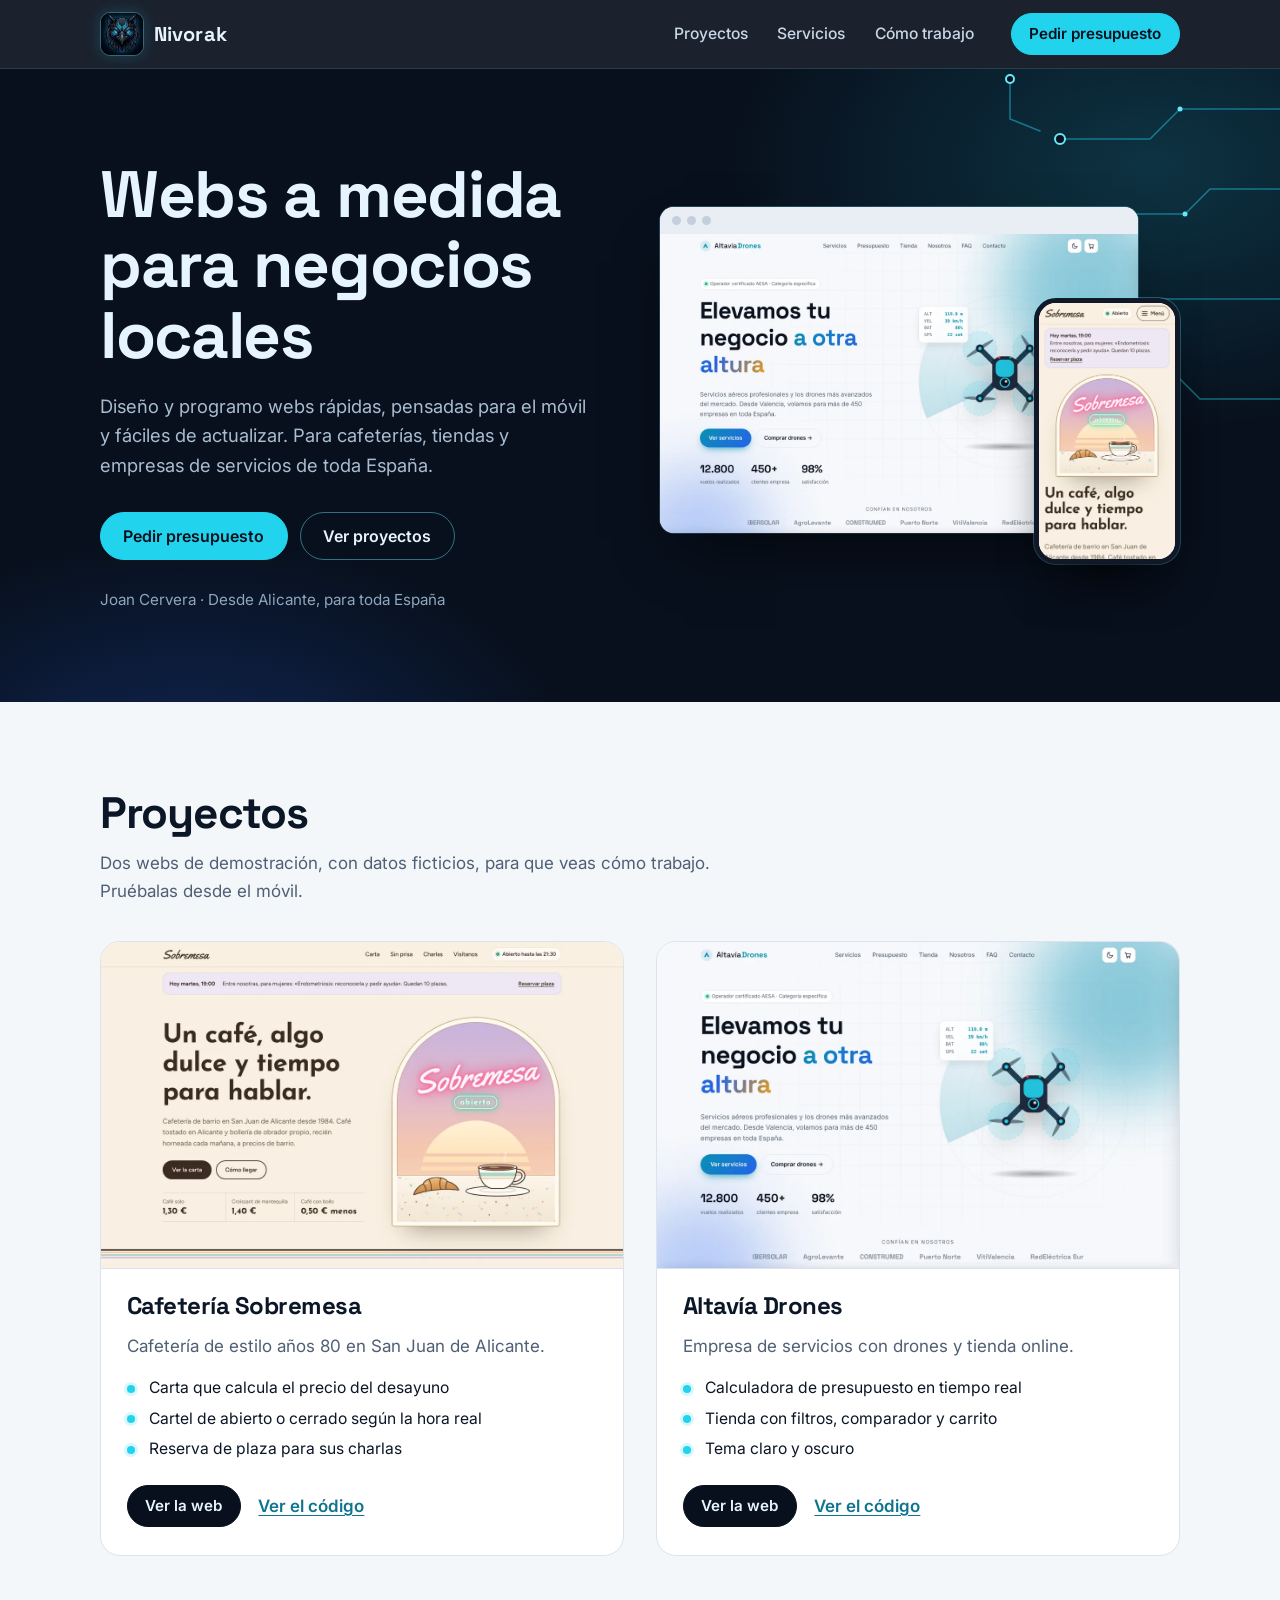
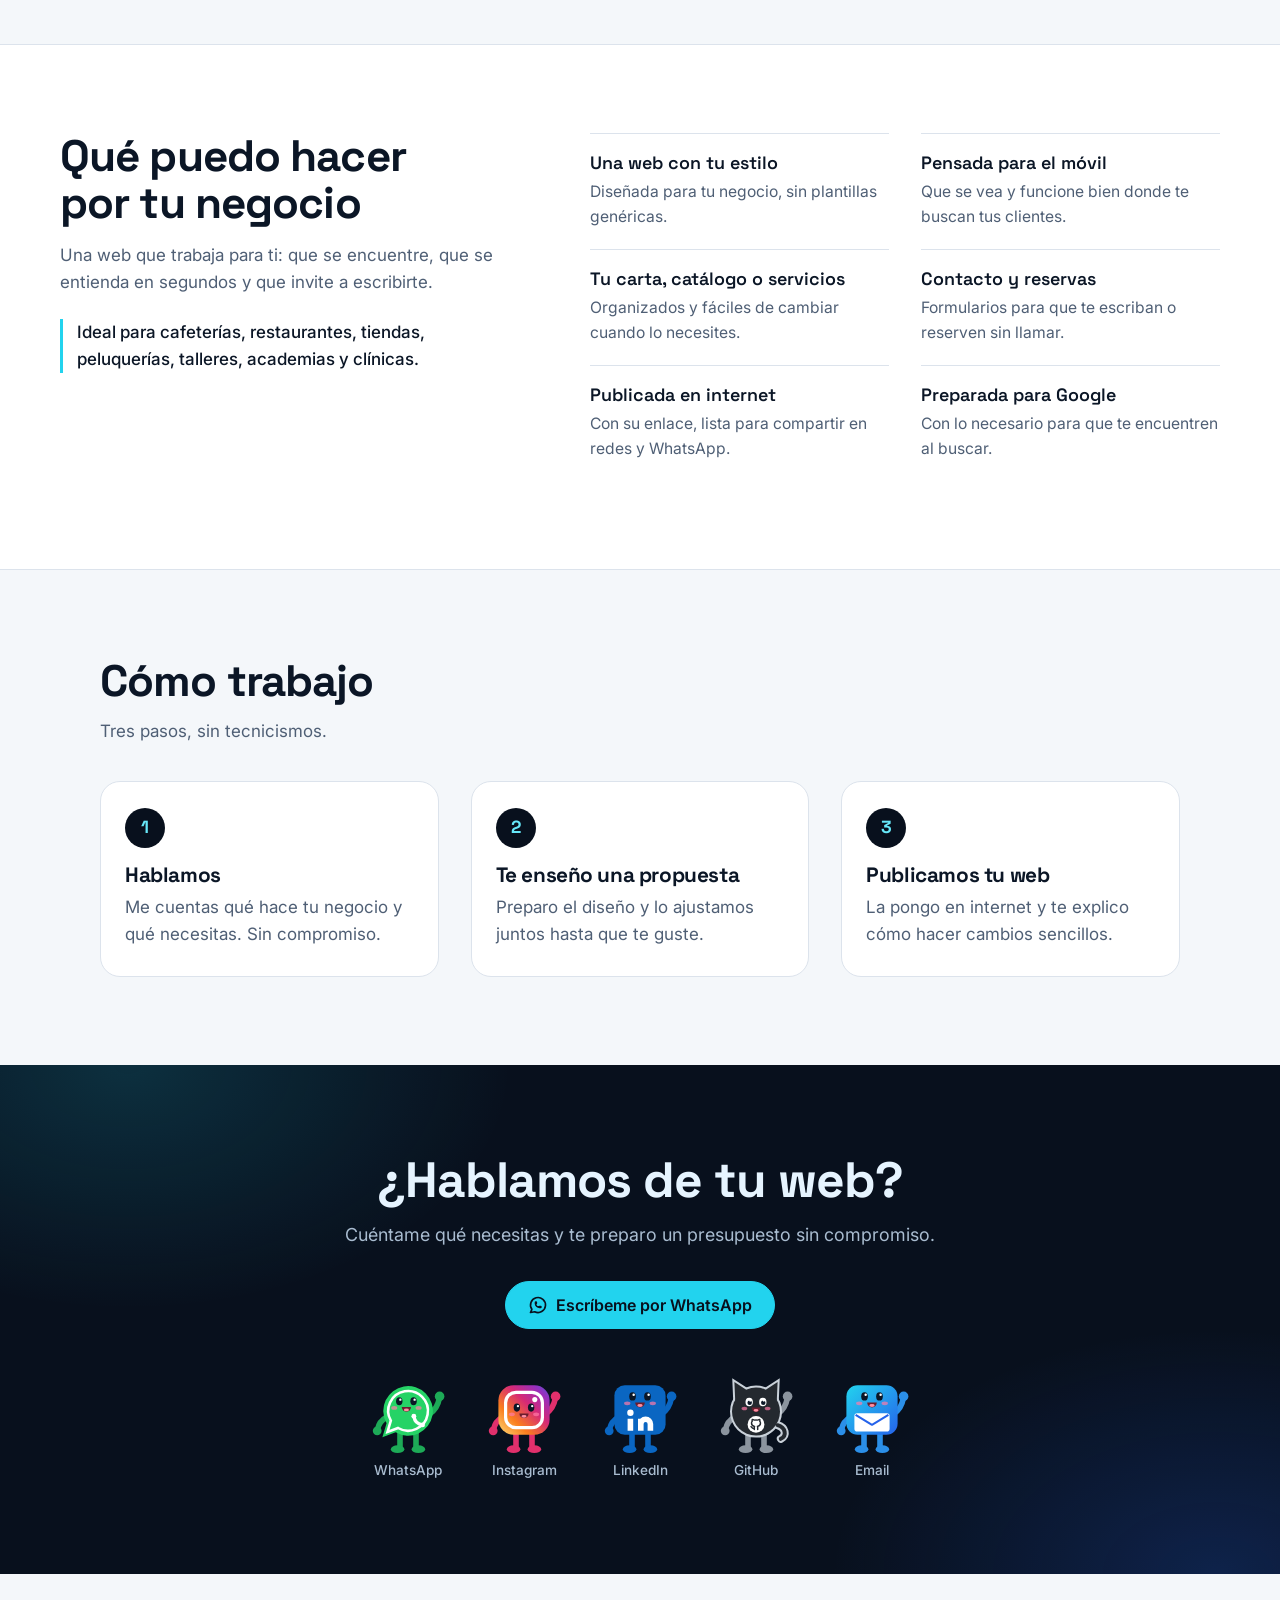
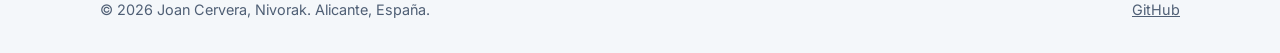
==== commit 75764c60: "Cambia "Alicante" por el lema "Desde Alicante, para toda España" Portada, título, descripciones para" ====
--- a/index.html
+++ b/index.html
@@ -3,8 +3,8 @@
 <head>
   <meta charset="utf-8">
   <meta name="viewport" content="width=device-width, initial-scale=1">
-  <title>Nivorak | Diseño y desarrollo web a medida en Alicante</title>
-  <meta name="description" content="Webs a medida para negocios locales de Alicante: rápidas, pensadas para el móvil y fáciles de actualizar. Cafeterías, tiendas y empresas de servicios. Presupuesto sin compromiso.">
+  <title>Nivorak | Diseño web a medida desde Alicante para toda España</title>
+  <meta name="description" content="Webs a medida para negocios: rápidas, pensadas para el móvil y fáciles de actualizar. Desde Alicante, para toda España. Presupuesto sin compromiso.">
   <link rel="canonical" href="https://nivorakk.github.io/">
   <meta name="theme-color" content="#08101D">
   <link rel="icon" href="assets/img/favicon.svg" type="image/svg+xml">
@@ -13,7 +13,7 @@
   <meta property="og:locale" content="es_ES">
   <meta property="og:site_name" content="Nivorak">
   <meta property="og:title" content="Nivorak | Webs a medida para negocios locales">
-  <meta property="og:description" content="Webs rápidas, pensadas para el móvil y fáciles de actualizar. Diseño y desarrollo web en Alicante.">
+  <meta property="og:description" content="Webs rápidas, pensadas para el móvil y fáciles de actualizar. Desde Alicante, para toda España.">
   <meta property="og:url" content="https://nivorakk.github.io/">
   <meta property="og:image" content="https://nivorakk.github.io/assets/img/og.png">
   <meta property="og:image:width" content="1200">
@@ -33,7 +33,7 @@
     "email": "nivorak.ai@outlook.es",
     "founder": { "@type": "Person", "name": "Joan Cervera" },
     "address": { "@type": "PostalAddress", "addressLocality": "Alicante", "addressRegion": "Comunidad Valenciana", "addressCountry": "ES" },
-    "areaServed": ["Alicante", "San Juan de Alicante", "España"],
+    "areaServed": "España",
     "knowsLanguage": "es",
     "sameAs": [
       "https://www.linkedin.com/in/nivorak",
@@ -85,13 +85,13 @@
           <h1 id="hero-title">Webs a medida para negocios locales</h1>
           <p class="hero__lead">
             Diseño y programo webs rápidas, pensadas para el móvil y fáciles de actualizar.
-            Para cafeterías, tiendas y empresas de servicios de Alicante y alrededores.
+            Para cafeterías, tiendas y empresas de servicios de toda España.
           </p>
           <div class="hero__cta">
             <a class="btn" href="#contacto">Pedir presupuesto</a>
             <a class="btn btn--ghost" href="#proyectos">Ver proyectos</a>
           </div>
-          <p class="hero__who">Joan Cervera, desarrollo web en Alicante</p>
+          <p class="hero__who">Joan Cervera · Desde Alicante, para toda España</p>
         </div>
 
         <div class="devices" aria-hidden="true">
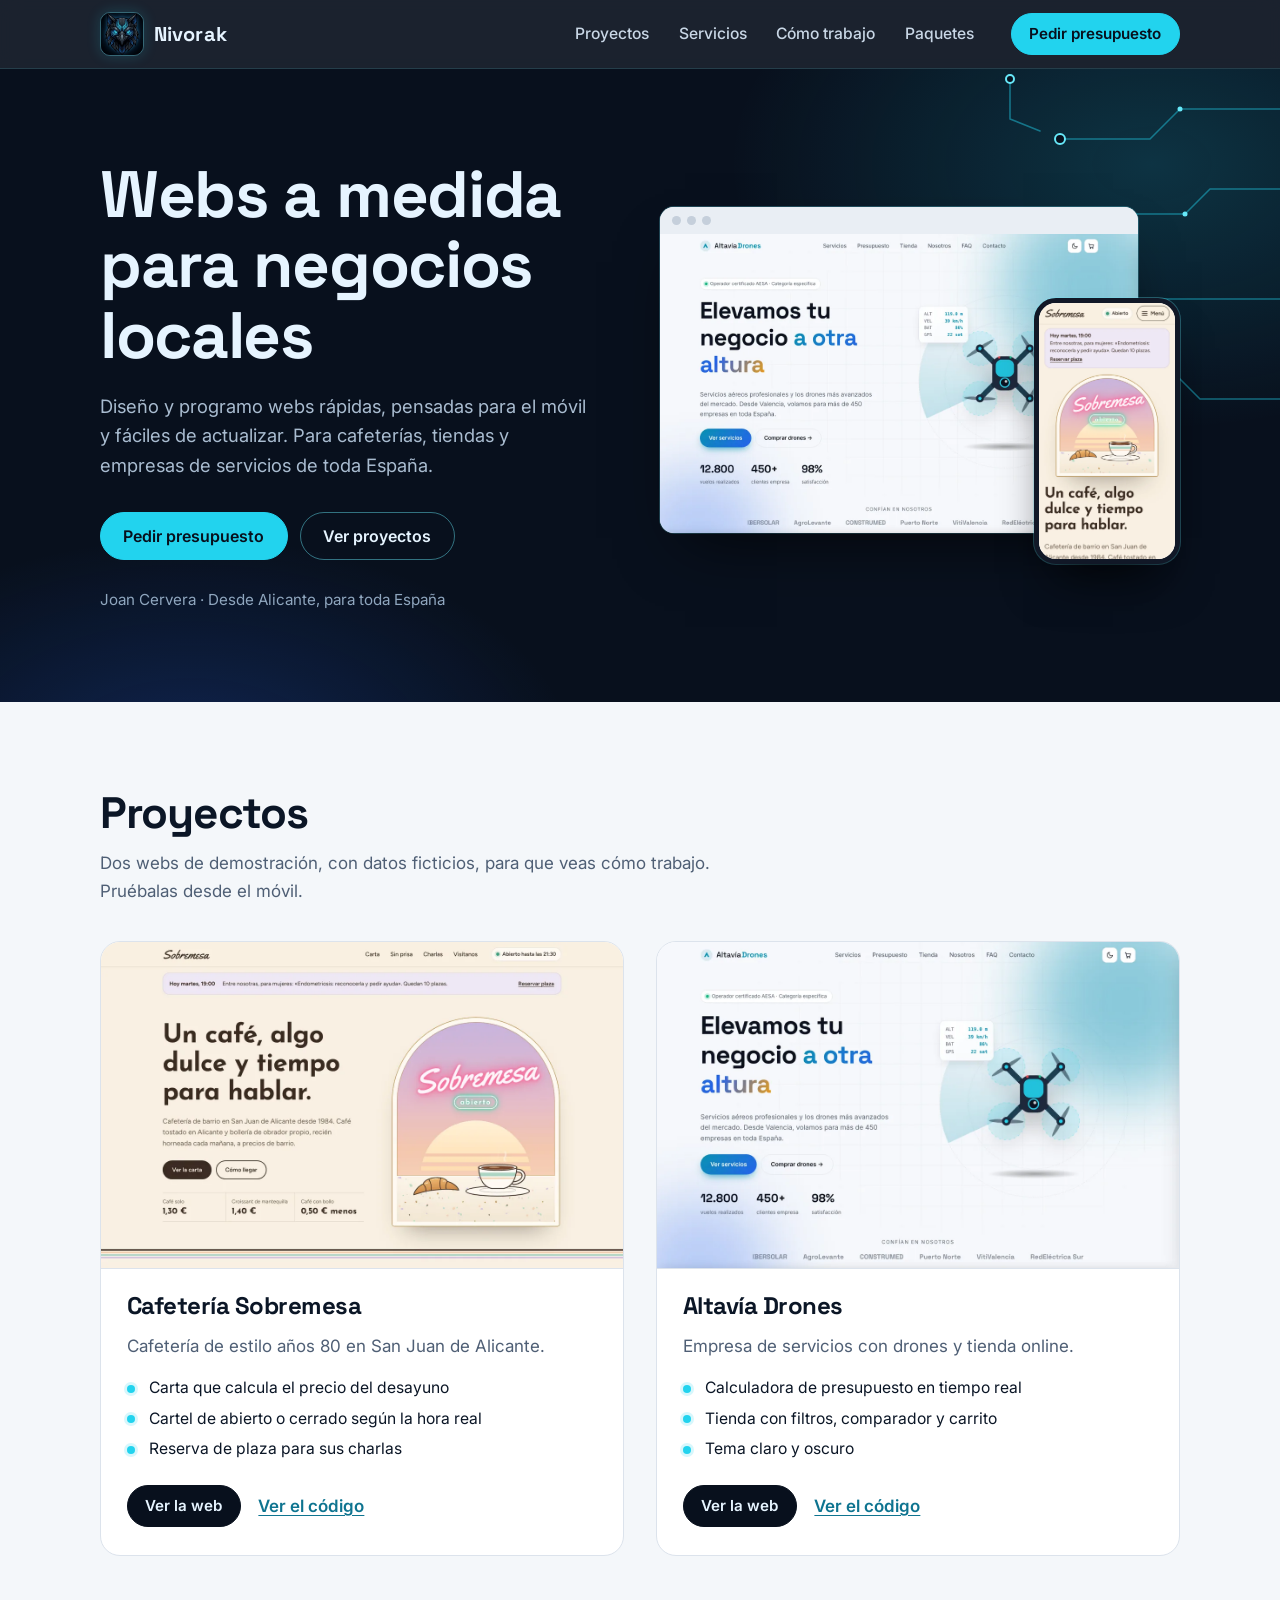
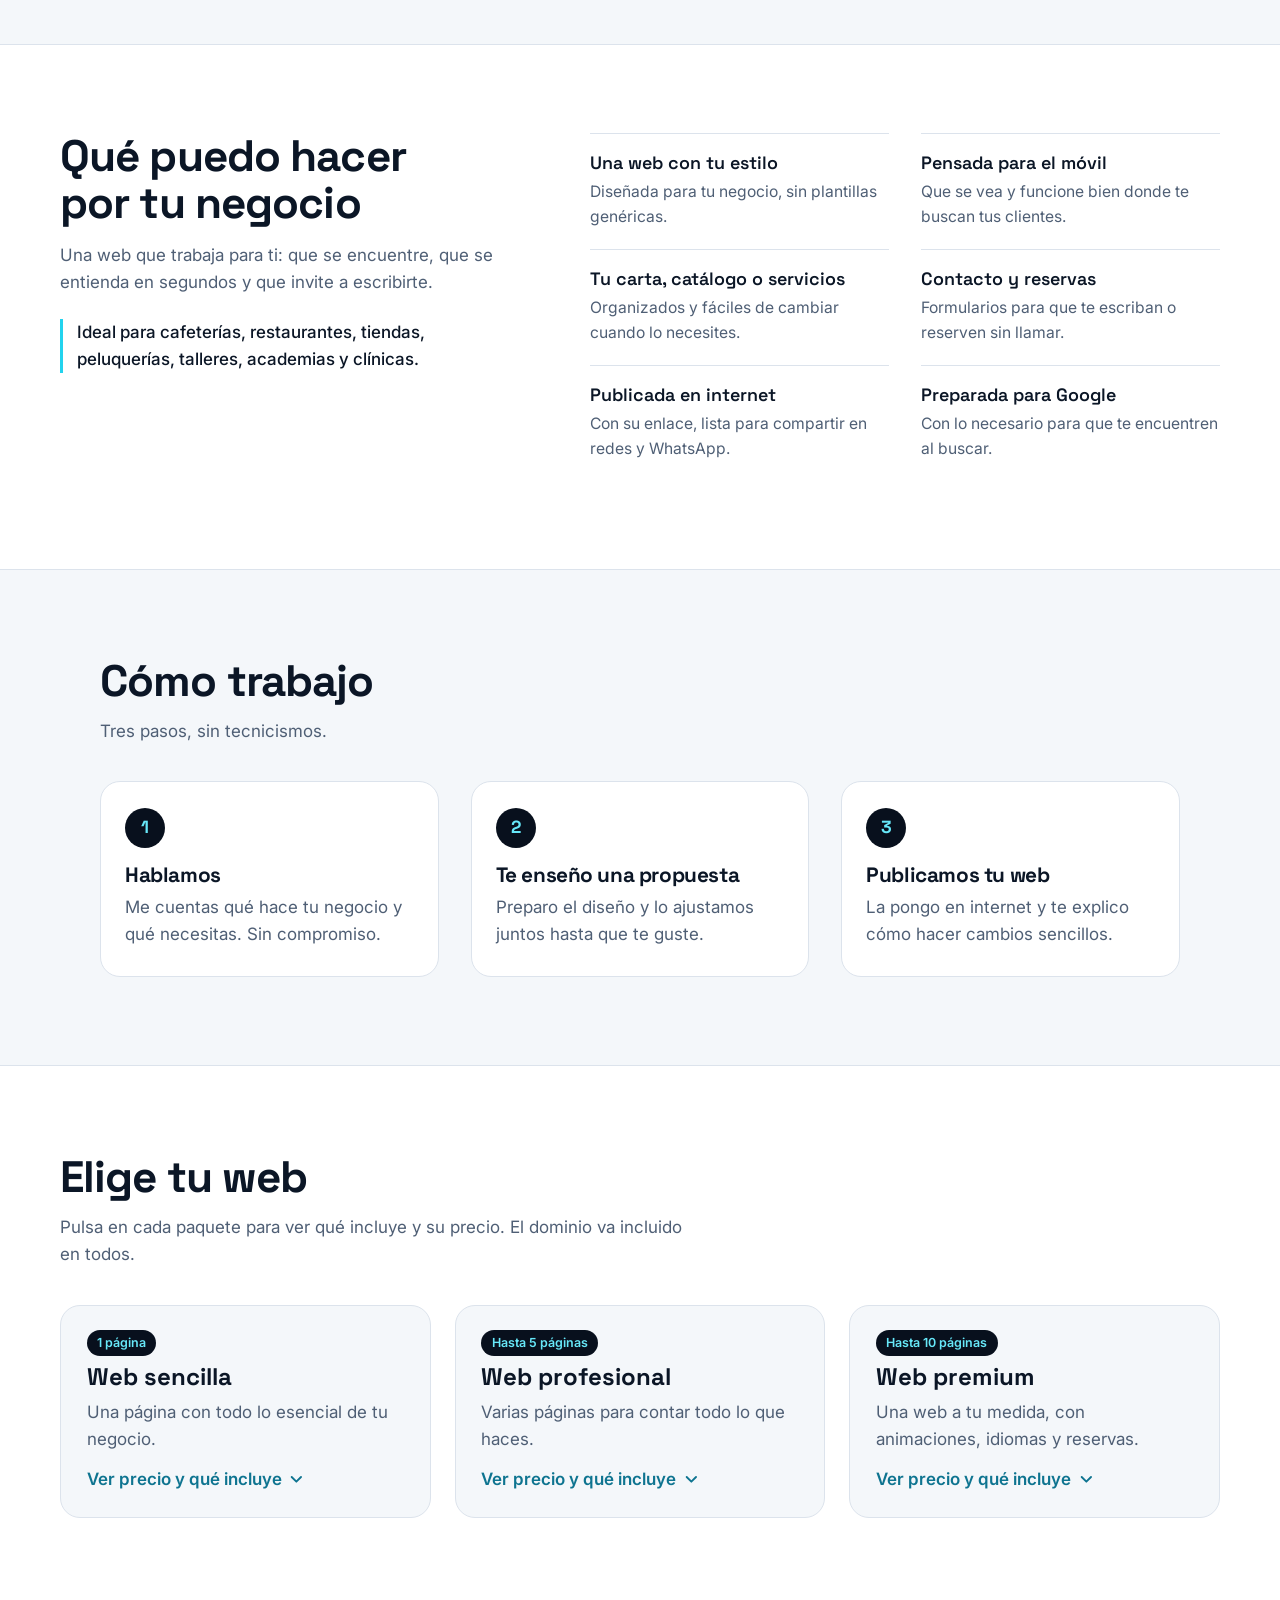
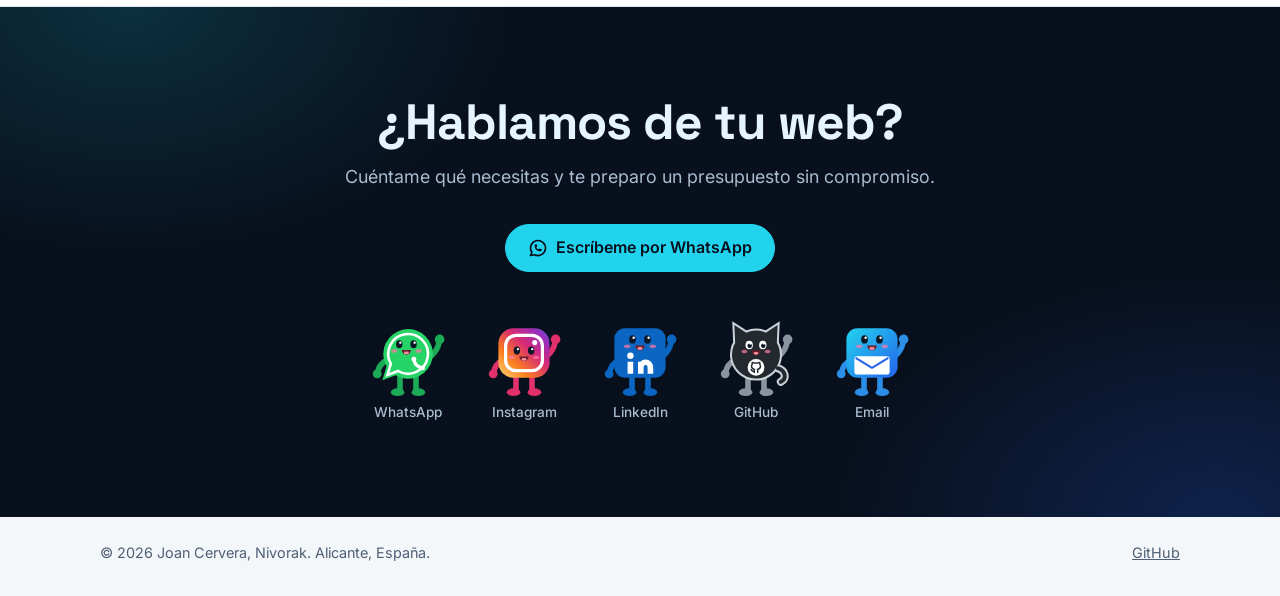
==== commit 664f0cc0: "Añade la sección "Elige tu web" con los paquetes y sus precios Tres tarjetas (Web sencilla, profesio" ====
--- a/index.html
+++ b/index.html
@@ -35,6 +35,15 @@
     "address": { "@type": "PostalAddress", "addressLocality": "Alicante", "addressRegion": "Comunidad Valenciana", "addressCountry": "ES" },
     "areaServed": "España",
     "knowsLanguage": "es",
+    "hasOfferCatalog": {
+      "@type": "OfferCatalog",
+      "name": "Paquetes de diseño web (precios con IVA)",
+      "itemListElement": [
+        { "@type": "Offer", "price": "363.00", "priceCurrency": "EUR", "itemOffered": { "@type": "Service", "name": "Web sencilla", "description": "Una página con todo lo esencial del negocio, adaptada al móvil y con dominio incluido." } },
+        { "@type": "Offer", "price": "968.00", "priceCurrency": "EUR", "itemOffered": { "@type": "Service", "name": "Web profesional", "description": "Hasta 5 páginas, formulario de contacto y preparada para Google. Dominio incluido." } },
+        { "@type": "Offer", "price": "1815.00", "priceCurrency": "EUR", "itemOffered": { "@type": "Service", "name": "Web premium", "description": "Hasta 10 páginas, diseño personalizado con animaciones, varios idiomas, blog y reservas. Dominio incluido." } }
+      ]
+    },
     "sameAs": [
       "https://www.linkedin.com/in/nivorak",
       "https://github.com/Nivorakk",
@@ -61,6 +70,7 @@
         <a href="#proyectos">Proyectos</a>
         <a href="#servicios">Servicios</a>
         <a href="#como-trabajo">Cómo trabajo</a>
+        <a href="#paquetes">Paquetes</a>
       </nav>
       <a class="btn btn--small" href="#contacto">Pedir presupuesto</a>
     </div>
@@ -192,6 +202,106 @@
       </ol>
     </section>
 
+    <section class="section section--alt" id="paquetes" aria-labelledby="paquetes-title">
+      <div class="plans-wrap">
+        <div class="section__head">
+          <h2 id="paquetes-title">Elige tu web</h2>
+          <p>Pulsa en cada paquete para ver qué incluye y su precio. El dominio va incluido en todos.</p>
+        </div>
+        <div class="plans">
+          <details class="plan" name="paquete">
+            <summary>
+              <span class="plan__tag">1 página</span>
+              <span class="plan__name">Web sencilla</span>
+              <span class="plan__sum">Una página con todo lo esencial de tu negocio.</span>
+              <span class="plan__more">Ver precio y qué incluye <svg class="plan__chev" viewBox="0 0 24 24" aria-hidden="true"><path d="M6 9l6 6 6-6"/></svg></span>
+            </summary>
+            <div class="plan__body">
+              <p class="plan__price">300 € + IVA = <strong>363 €</strong></p>
+              <p class="plan__note">Pago único. Dominio incluido.</p>
+              <h4>Qué incluye</h4>
+              <ul class="plan__list">
+                <li>Una sola página con inicio, servicios o carta, tu negocio, horario y mapa, y contacto.</li>
+                <li>Botón de WhatsApp para que tus clientes te escriban al momento.</li>
+                <li>Adaptada al móvil y rápida.</li>
+                <li>Dominio propio (www.tunegocio.es) incluido.</li>
+                <li>Alta en Google.</li>
+                <li>2 rondas de cambios hasta que te guste.</li>
+                <li>Entrega en 1 semana, aproximadamente.</li>
+              </ul>
+              <h4>Mantenimiento (opcional)</h4>
+              <ul class="plan__maint">
+                <li><span class="plan__mname">Básico</span><span class="plan__mprice">30 € + IVA = <strong>36,30 €</strong>/mes</span><span class="plan__mtext">Renovación del dominio, revisión mensual de que todo funciona, copia de seguridad y 1 cambio pequeño al mes.</span></li>
+                <li><span class="plan__mname">Estándar</span><span class="plan__mprice">60 € + IVA = <strong>72,60 €</strong>/mes</span><span class="plan__mtext">Todo lo del Básico y hasta 3 cambios pequeños al mes.</span></li>
+                <li><span class="plan__mname">Completo</span><span class="plan__mprice">100 € + IVA = <strong>121 €</strong>/mes</span><span class="plan__mtext">Todo lo del Estándar, cambios pequeños sin límite, respuesta en menos de 24 horas y una novedad al mes (una oferta, una foto de temporada…).</span></li>
+              </ul>
+              <p class="plan__small">Un cambio pequeño es cambiar un texto, una foto, un precio o un horario. Algo más grande, como una sección nueva, se presupuesta aparte. A partir del segundo año, la renovación del dominio va incluida en el mantenimiento.</p>
+              <a class="btn plan__cta" href="https://wa.me/34648530954?text=Hola%20Joan%2C%20me%20interesa%20la%20Web%20sencilla.">Quiero la Web sencilla</a>
+            </div>
+          </details>
+          <details class="plan" name="paquete">
+            <summary>
+              <span class="plan__tag">Hasta 5 páginas</span>
+              <span class="plan__name">Web profesional</span>
+              <span class="plan__sum">Varias páginas para contar todo lo que haces.</span>
+              <span class="plan__more">Ver precio y qué incluye <svg class="plan__chev" viewBox="0 0 24 24" aria-hidden="true"><path d="M6 9l6 6 6-6"/></svg></span>
+            </summary>
+            <div class="plan__body">
+              <p class="plan__price">800 € + IVA = <strong>968 €</strong></p>
+              <p class="plan__note">Pago único. Dominio incluido.</p>
+              <h4>Qué incluye</h4>
+              <p class="plan__lead">Todo lo de la Web sencilla, y además:</p>
+              <ul class="plan__list">
+                <li>Hasta 5 páginas: por ejemplo, inicio, servicios, quiénes somos, galería y contacto.</li>
+                <li>Formulario de contacto.</li>
+                <li>Preparada para aparecer mejor en Google.</li>
+                <li>3 rondas de cambios.</li>
+                <li>Entrega en 2 o 3 semanas.</li>
+              </ul>
+              <h4>Mantenimiento (opcional)</h4>
+              <ul class="plan__maint">
+                <li><span class="plan__mname">Básico</span><span class="plan__mprice">30 € + IVA = <strong>36,30 €</strong>/mes</span><span class="plan__mtext">Renovación del dominio, revisión mensual de que todo funciona, copia de seguridad y 1 cambio pequeño al mes.</span></li>
+                <li><span class="plan__mname">Estándar</span><span class="plan__mprice">60 € + IVA = <strong>72,60 €</strong>/mes</span><span class="plan__mtext">Todo lo del Básico y hasta 3 cambios pequeños al mes.</span></li>
+                <li><span class="plan__mname">Completo</span><span class="plan__mprice">100 € + IVA = <strong>121 €</strong>/mes</span><span class="plan__mtext">Todo lo del Estándar, cambios pequeños sin límite, respuesta en menos de 24 horas y una novedad al mes (una oferta, una foto de temporada…).</span></li>
+              </ul>
+              <p class="plan__small">Un cambio pequeño es cambiar un texto, una foto, un precio o un horario. Algo más grande, como una sección nueva, se presupuesta aparte. A partir del segundo año, la renovación del dominio va incluida en el mantenimiento.</p>
+              <a class="btn plan__cta" href="https://wa.me/34648530954?text=Hola%20Joan%2C%20me%20interesa%20la%20Web%20profesional.">Quiero la Web profesional</a>
+            </div>
+          </details>
+          <details class="plan" name="paquete">
+            <summary>
+              <span class="plan__tag">Hasta 10 páginas</span>
+              <span class="plan__name">Web premium</span>
+              <span class="plan__sum">Una web a tu medida, con animaciones, idiomas y reservas.</span>
+              <span class="plan__more">Ver precio y qué incluye <svg class="plan__chev" viewBox="0 0 24 24" aria-hidden="true"><path d="M6 9l6 6 6-6"/></svg></span>
+            </summary>
+            <div class="plan__body">
+              <p class="plan__price">1.500 € + IVA = <strong>1.815 €</strong></p>
+              <p class="plan__note">Pago único. Dominio incluido.</p>
+              <h4>Qué incluye</h4>
+              <p class="plan__lead">Todo lo de la Web profesional, y además:</p>
+              <ul class="plan__list">
+                <li>Diseño más personalizado, con animaciones.</li>
+                <li>Hasta 10 páginas.</li>
+                <li>Varios idiomas, por ejemplo español e inglés.</li>
+                <li>Blog o sección de novedades.</li>
+                <li>Botón de reservas o citas.</li>
+                <li>Un mes de cambios incluidos después de la entrega.</li>
+              </ul>
+              <h4>Mantenimiento (opcional)</h4>
+              <ul class="plan__maint">
+                <li><span class="plan__mname">Básico</span><span class="plan__mprice">30 € + IVA = <strong>36,30 €</strong>/mes</span><span class="plan__mtext">Renovación del dominio, revisión mensual de que todo funciona, copia de seguridad y 1 cambio pequeño al mes.</span></li>
+                <li><span class="plan__mname">Estándar</span><span class="plan__mprice">60 € + IVA = <strong>72,60 €</strong>/mes</span><span class="plan__mtext">Todo lo del Básico y hasta 3 cambios pequeños al mes.</span></li>
+                <li><span class="plan__mname">Completo</span><span class="plan__mprice">100 € + IVA = <strong>121 €</strong>/mes</span><span class="plan__mtext">Todo lo del Estándar, cambios pequeños sin límite, respuesta en menos de 24 horas y una novedad al mes (una oferta, una foto de temporada…).</span></li>
+              </ul>
+              <p class="plan__small">Un cambio pequeño es cambiar un texto, una foto, un precio o un horario. Algo más grande, como una sección nueva, se presupuesta aparte. A partir del segundo año, la renovación del dominio va incluida en el mantenimiento.</p>
+              <a class="btn plan__cta" href="https://wa.me/34648530954?text=Hola%20Joan%2C%20me%20interesa%20la%20Web%20premium.">Quiero la Web premium</a>
+            </div>
+          </details>
+        </div>
+      </div>
+    </section>
+
     <section class="contact" id="contacto" aria-labelledby="contacto-title">
       <div class="contact__in">
         <h2 id="contacto-title">¿Hablamos de tu web?</h2>
--- a/assets/css/estilos.css
+++ b/assets/css/estilos.css
@@ -130,6 +130,42 @@
 .steps li::before { content: counter(paso); display: grid; place-items: center; width: 40px; height: 40px; margin-bottom: 1rem; border-radius: 50%; background: var(--noche); color: var(--cian-claro); font: 700 1.1rem/1 var(--f-display); }
 .steps h3 { font-size: 1.3rem; }
 .steps p { margin-top: .5rem; color: var(--gris); }
+
+/* Paquetes */
+.plans-wrap { max-width: var(--max); margin: 0 auto; }
+.plans { display: grid; grid-template-columns: repeat(3, minmax(0, 1fr)); gap: clamp(1rem, 2.5vw, 1.5rem); align-items: start; }
+.plan { background: var(--niebla); border: 1px solid var(--linea); border-radius: var(--r-l); transition: border-color .2s ease, box-shadow .2s ease; }
+.plan:hover { border-color: #B9C6D6; }
+.plan[open] { background: var(--blanco); border-color: var(--cian); box-shadow: 0 10px 30px rgba(8, 16, 29, .08), 0 0 0 3px rgba(34, 211, 238, .15); }
+.plan summary { display: grid; gap: .45rem; padding: 1.5rem 1.6rem; cursor: pointer; list-style: none; border-radius: var(--r-l); }
+.plan summary::-webkit-details-marker { display: none; }
+.plan summary:focus-visible { outline: 2px solid var(--enlace); outline-offset: 3px; }
+.plan__tag { justify-self: start; padding: .2rem .65rem; border-radius: var(--r-pill); background: var(--noche); color: var(--cian-claro); font-size: .78rem; font-weight: 600; }
+.plan__name { font: 700 1.5rem/1.2 var(--f-display); color: var(--tinta); }
+.plan__sum { color: var(--gris); }
+.plan__more { display: inline-flex; align-items: center; gap: .35rem; margin-top: .35rem; color: var(--enlace); font-weight: 600; }
+.plan__chev { width: 1.1em; height: 1.1em; fill: none; stroke: currentColor; stroke-width: 2.4; stroke-linecap: round; stroke-linejoin: round; transition: transform .25s ease; }
+.plan[open] .plan__chev { transform: rotate(180deg); }
+.plan__body { padding: 0 1.6rem 1.7rem; border-top: 1px solid var(--linea); }
+.plan__price { margin-top: 1.25rem; font-size: 1.05rem; color: var(--gris); }
+.plan__price strong { display: block; margin-top: .15rem; font: 700 2.1rem/1.1 var(--f-display); color: var(--tinta); }
+.plan__note { margin-top: .3rem; font-size: .9rem; color: var(--gris); }
+.plan h4 { margin-top: 1.4rem; font: 600 1.05rem/1.3 var(--f-display); color: var(--tinta); }
+.plan__lead { margin-top: .5rem; font-weight: 600; font-size: .95rem; }
+.plan__list { margin-top: .6rem; padding: 0; list-style: none; display: grid; gap: .45rem; }
+.plan__list li { position: relative; padding-left: 1.4rem; font-size: .95rem; }
+.plan__list li::before { content: ""; position: absolute; left: 0; top: .55em; width: 8px; height: 8px; border-radius: 50%; background: var(--cian); box-shadow: 0 0 0 3px rgba(34, 211, 238, .18); }
+.plan__maint { margin-top: .6rem; padding: 0; list-style: none; display: grid; gap: .6rem; }
+.plan__maint li { display: grid; gap: .15rem; padding: .75rem .9rem; border: 1px solid var(--linea); border-radius: var(--r-m); background: var(--niebla); }
+.plan__mname { font-weight: 700; color: var(--tinta); }
+.plan__mprice { font-size: .92rem; color: var(--gris); }
+.plan__mprice strong { color: var(--tinta); }
+.plan__mtext { font-size: .9rem; color: var(--gris); }
+.plan__small { margin-top: .9rem; font-size: .85rem; color: var(--gris); }
+.plan__cta { width: 100%; margin-top: 1.25rem; }
+@media (max-width: 920px) {
+  .plans { grid-template-columns: 1fr; max-width: 40rem; }
+}
 
 /* Contacto */
 .contact { color: #E6F4FF; background:
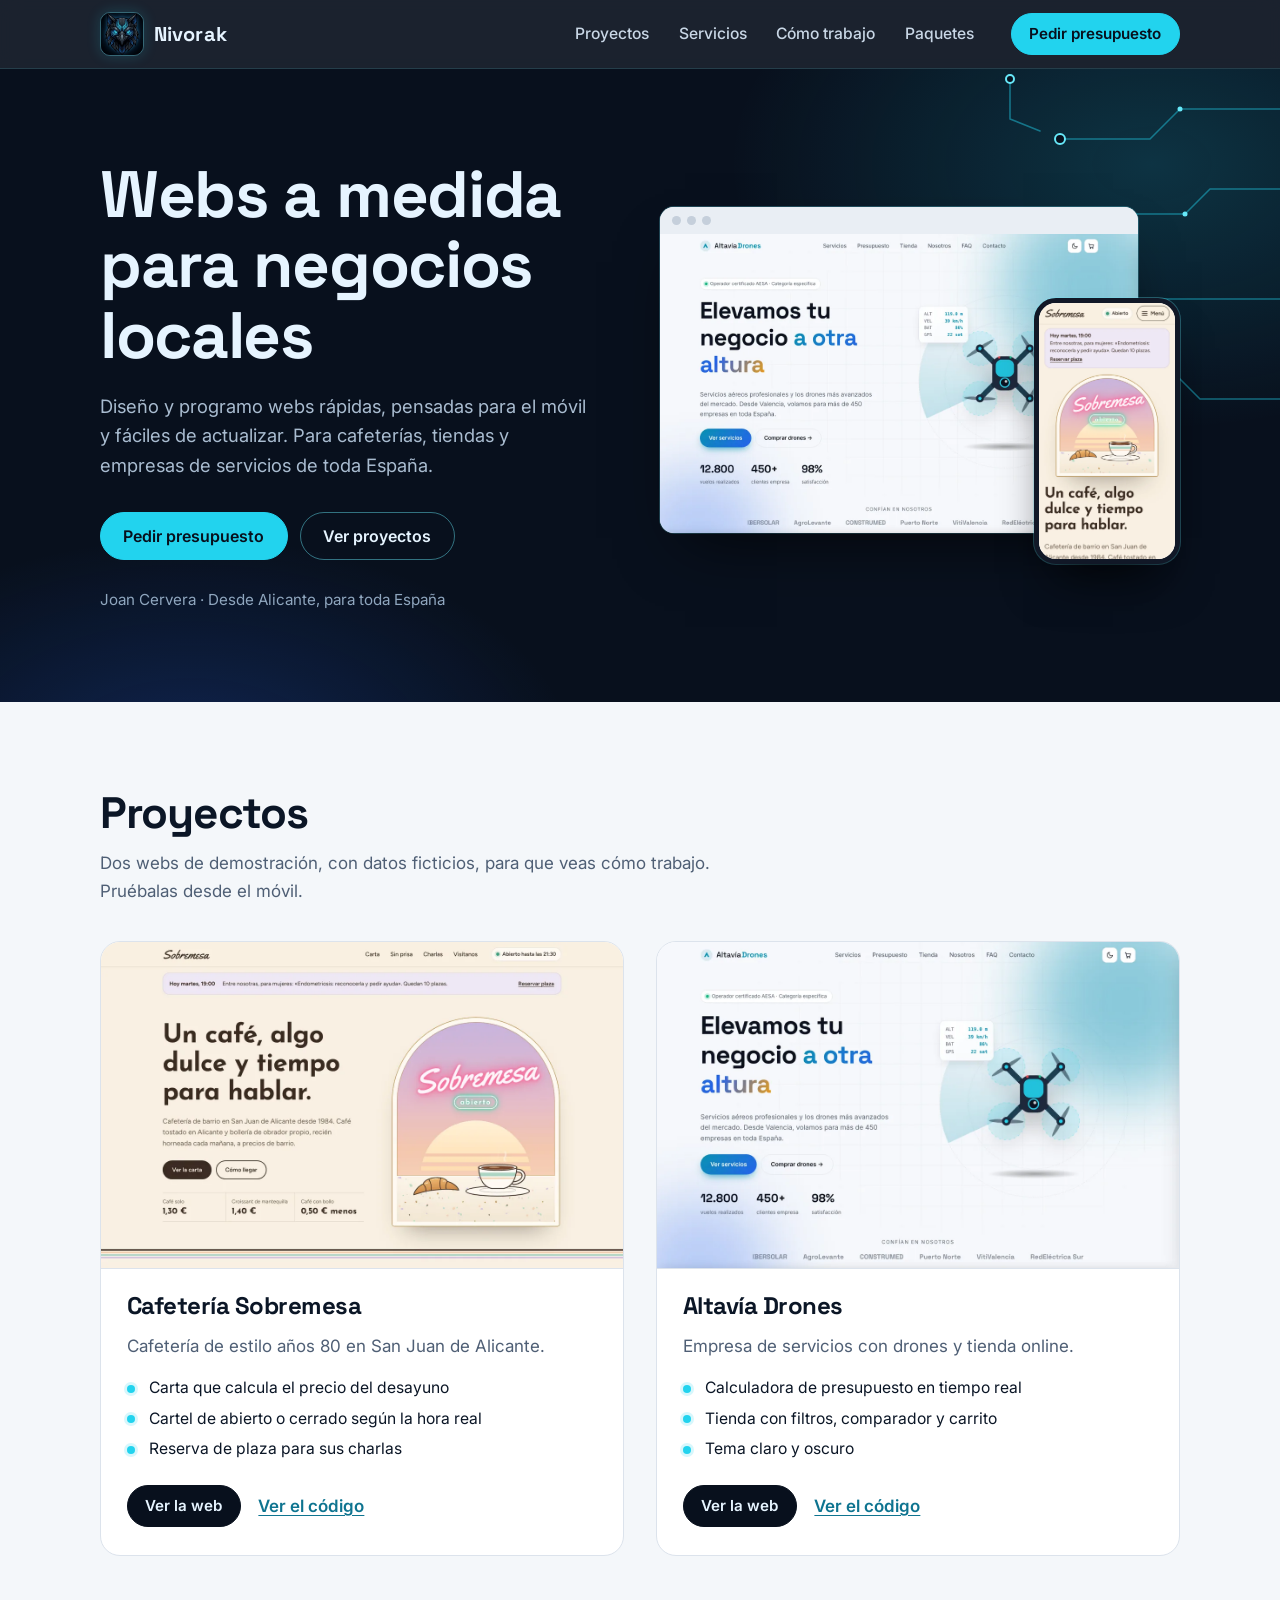
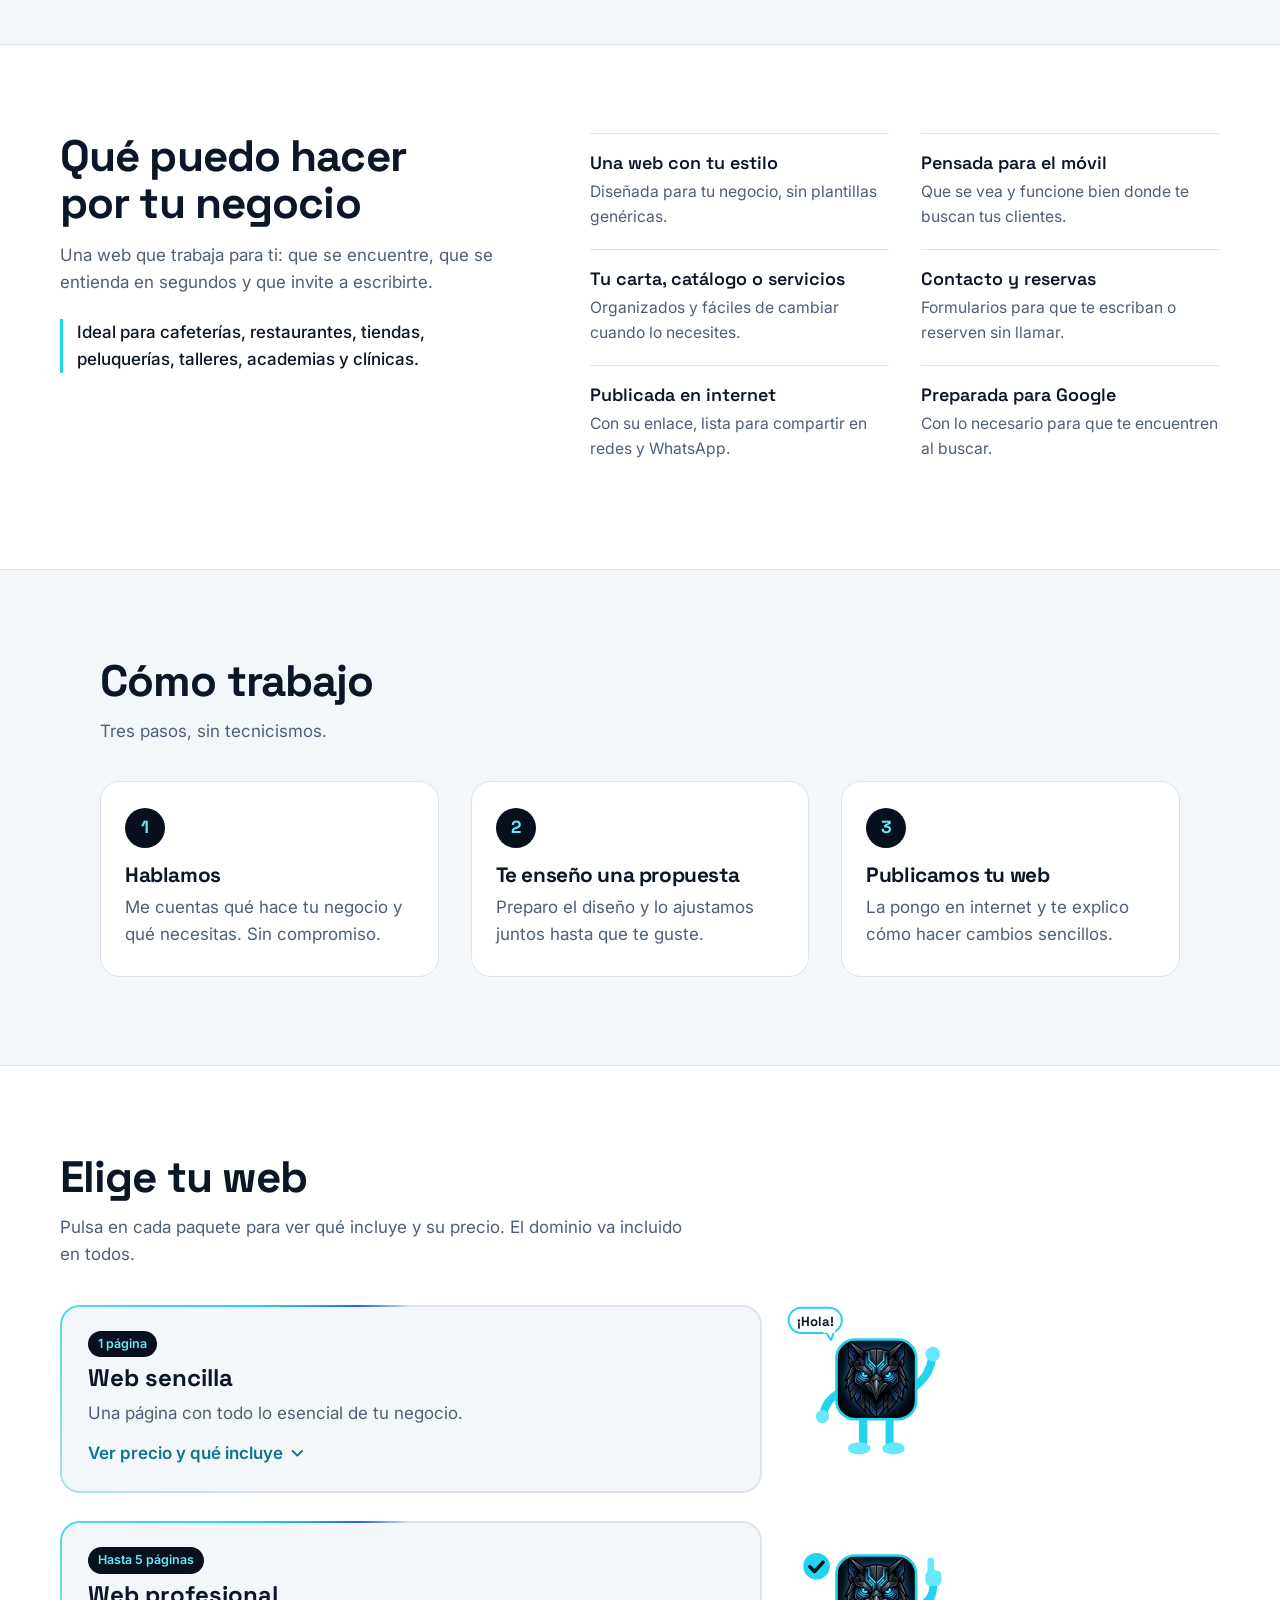
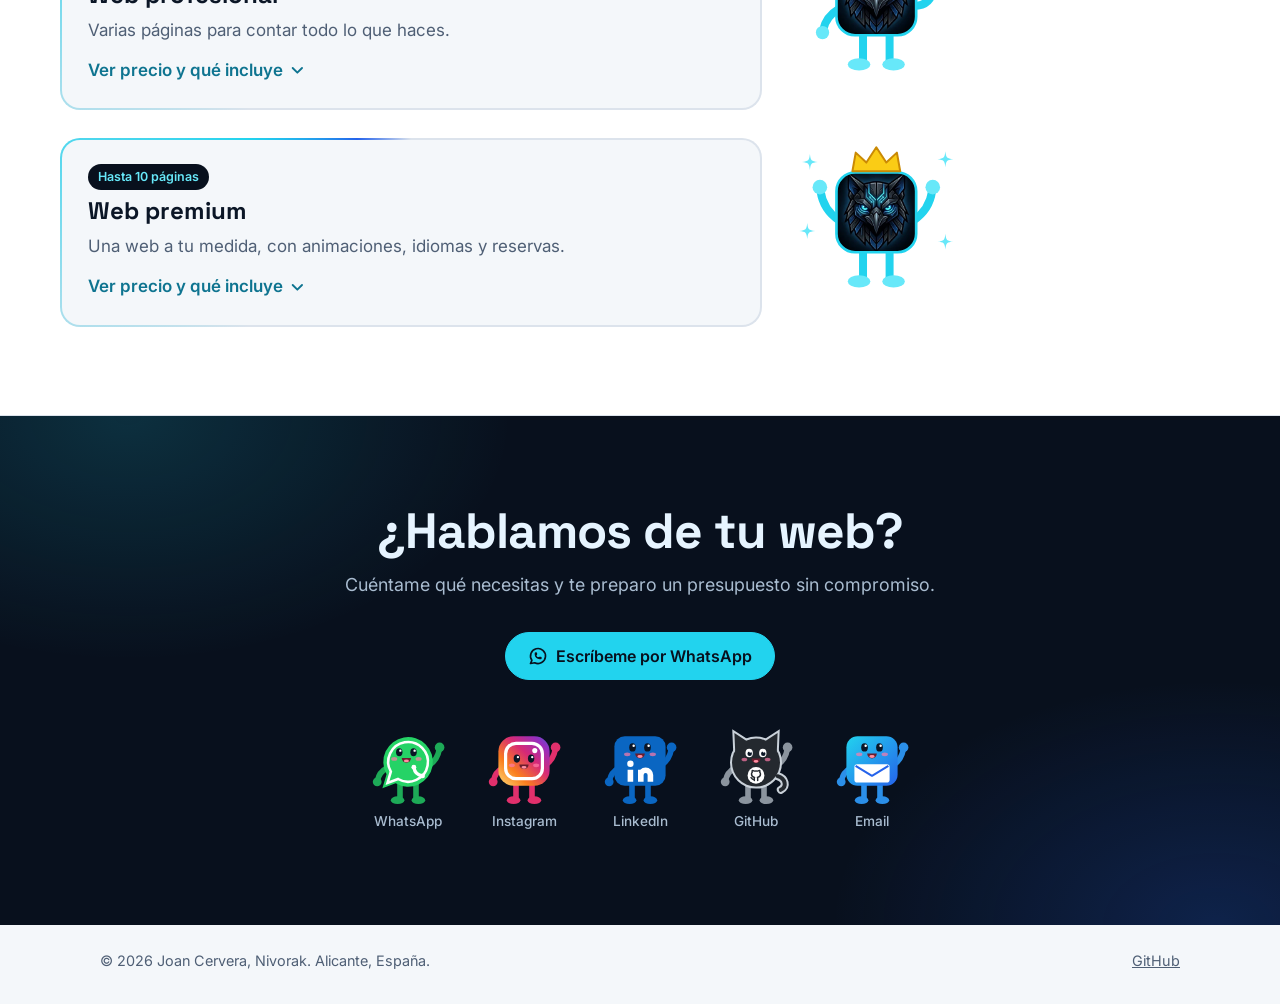
==== commit b4c95190: "Prototipo: mascota Nivorak animada junto a cada paquete Pendiente de aprobación del usuario; todavía" ====
--- a/index.html
+++ b/index.html
@@ -209,95 +209,104 @@
           <p>Pulsa en cada paquete para ver qué incluye y su precio. El dominio va incluido en todos.</p>
         </div>
         <div class="plans">
-          <details class="plan" name="paquete">
-            <summary>
-              <span class="plan__tag">1 página</span>
-              <span class="plan__name">Web sencilla</span>
-              <span class="plan__sum">Una página con todo lo esencial de tu negocio.</span>
-              <span class="plan__more">Ver precio y qué incluye <svg class="plan__chev" viewBox="0 0 24 24" aria-hidden="true"><path d="M6 9l6 6 6-6"/></svg></span>
-            </summary>
-            <div class="plan__body">
-              <p class="plan__price">300 € + IVA = <strong>363 €</strong></p>
-              <p class="plan__note">Pago único. Dominio incluido.</p>
-              <h4>Qué incluye</h4>
-              <ul class="plan__list">
-                <li>Una sola página con inicio, servicios o carta, tu negocio, horario y mapa, y contacto.</li>
-                <li>Botón de WhatsApp para que tus clientes te escriban al momento.</li>
-                <li>Adaptada al móvil y rápida.</li>
-                <li>Dominio propio (www.tunegocio.es) incluido.</li>
-                <li>Alta en Google.</li>
-                <li>2 rondas de cambios hasta que te guste.</li>
-                <li>Entrega en 1 semana, aproximadamente.</li>
-              </ul>
-              <h4>Mantenimiento (opcional)</h4>
-              <ul class="plan__maint">
-                <li><span class="plan__mname">Básico</span><span class="plan__mprice">30 € + IVA = <strong>36,30 €</strong>/mes</span><span class="plan__mtext">Renovación del dominio, revisión mensual de que todo funciona, copia de seguridad y 1 cambio pequeño al mes.</span></li>
-                <li><span class="plan__mname">Estándar</span><span class="plan__mprice">60 € + IVA = <strong>72,60 €</strong>/mes</span><span class="plan__mtext">Todo lo del Básico y hasta 3 cambios pequeños al mes.</span></li>
-                <li><span class="plan__mname">Completo</span><span class="plan__mprice">100 € + IVA = <strong>121 €</strong>/mes</span><span class="plan__mtext">Todo lo del Estándar, cambios pequeños sin límite, respuesta en menos de 24 horas y una novedad al mes (una oferta, una foto de temporada…).</span></li>
-              </ul>
-              <p class="plan__small">Un cambio pequeño es cambiar un texto, una foto, un precio o un horario. Algo más grande, como una sección nueva, se presupuesta aparte. A partir del segundo año, la renovación del dominio va incluida en el mantenimiento.</p>
-              <a class="btn plan__cta" href="https://wa.me/34648530954?text=Hola%20Joan%2C%20me%20interesa%20la%20Web%20sencilla.">Quiero la Web sencilla</a>
-            </div>
-          </details>
-          <details class="plan" name="paquete">
-            <summary>
-              <span class="plan__tag">Hasta 5 páginas</span>
-              <span class="plan__name">Web profesional</span>
-              <span class="plan__sum">Varias páginas para contar todo lo que haces.</span>
-              <span class="plan__more">Ver precio y qué incluye <svg class="plan__chev" viewBox="0 0 24 24" aria-hidden="true"><path d="M6 9l6 6 6-6"/></svg></span>
-            </summary>
-            <div class="plan__body">
-              <p class="plan__price">800 € + IVA = <strong>968 €</strong></p>
-              <p class="plan__note">Pago único. Dominio incluido.</p>
-              <h4>Qué incluye</h4>
-              <p class="plan__lead">Todo lo de la Web sencilla, y además:</p>
-              <ul class="plan__list">
-                <li>Hasta 5 páginas: por ejemplo, inicio, servicios, quiénes somos, galería y contacto.</li>
-                <li>Formulario de contacto.</li>
-                <li>Preparada para aparecer mejor en Google.</li>
-                <li>3 rondas de cambios.</li>
-                <li>Entrega en 2 o 3 semanas.</li>
-              </ul>
-              <h4>Mantenimiento (opcional)</h4>
-              <ul class="plan__maint">
-                <li><span class="plan__mname">Básico</span><span class="plan__mprice">30 € + IVA = <strong>36,30 €</strong>/mes</span><span class="plan__mtext">Renovación del dominio, revisión mensual de que todo funciona, copia de seguridad y 1 cambio pequeño al mes.</span></li>
-                <li><span class="plan__mname">Estándar</span><span class="plan__mprice">60 € + IVA = <strong>72,60 €</strong>/mes</span><span class="plan__mtext">Todo lo del Básico y hasta 3 cambios pequeños al mes.</span></li>
-                <li><span class="plan__mname">Completo</span><span class="plan__mprice">100 € + IVA = <strong>121 €</strong>/mes</span><span class="plan__mtext">Todo lo del Estándar, cambios pequeños sin límite, respuesta en menos de 24 horas y una novedad al mes (una oferta, una foto de temporada…).</span></li>
-              </ul>
-              <p class="plan__small">Un cambio pequeño es cambiar un texto, una foto, un precio o un horario. Algo más grande, como una sección nueva, se presupuesta aparte. A partir del segundo año, la renovación del dominio va incluida en el mantenimiento.</p>
-              <a class="btn plan__cta" href="https://wa.me/34648530954?text=Hola%20Joan%2C%20me%20interesa%20la%20Web%20profesional.">Quiero la Web profesional</a>
-            </div>
-          </details>
-          <details class="plan" name="paquete">
-            <summary>
-              <span class="plan__tag">Hasta 10 páginas</span>
-              <span class="plan__name">Web premium</span>
-              <span class="plan__sum">Una web a tu medida, con animaciones, idiomas y reservas.</span>
-              <span class="plan__more">Ver precio y qué incluye <svg class="plan__chev" viewBox="0 0 24 24" aria-hidden="true"><path d="M6 9l6 6 6-6"/></svg></span>
-            </summary>
-            <div class="plan__body">
-              <p class="plan__price">1.500 € + IVA = <strong>1.815 €</strong></p>
-              <p class="plan__note">Pago único. Dominio incluido.</p>
-              <h4>Qué incluye</h4>
-              <p class="plan__lead">Todo lo de la Web profesional, y además:</p>
-              <ul class="plan__list">
-                <li>Diseño más personalizado, con animaciones.</li>
-                <li>Hasta 10 páginas.</li>
-                <li>Varios idiomas, por ejemplo español e inglés.</li>
-                <li>Blog o sección de novedades.</li>
-                <li>Botón de reservas o citas.</li>
-                <li>Un mes de cambios incluidos después de la entrega.</li>
-              </ul>
-              <h4>Mantenimiento (opcional)</h4>
-              <ul class="plan__maint">
-                <li><span class="plan__mname">Básico</span><span class="plan__mprice">30 € + IVA = <strong>36,30 €</strong>/mes</span><span class="plan__mtext">Renovación del dominio, revisión mensual de que todo funciona, copia de seguridad y 1 cambio pequeño al mes.</span></li>
-                <li><span class="plan__mname">Estándar</span><span class="plan__mprice">60 € + IVA = <strong>72,60 €</strong>/mes</span><span class="plan__mtext">Todo lo del Básico y hasta 3 cambios pequeños al mes.</span></li>
-                <li><span class="plan__mname">Completo</span><span class="plan__mprice">100 € + IVA = <strong>121 €</strong>/mes</span><span class="plan__mtext">Todo lo del Estándar, cambios pequeños sin límite, respuesta en menos de 24 horas y una novedad al mes (una oferta, una foto de temporada…).</span></li>
-              </ul>
-              <p class="plan__small">Un cambio pequeño es cambiar un texto, una foto, un precio o un horario. Algo más grande, como una sección nueva, se presupuesta aparte. A partir del segundo año, la renovación del dominio va incluida en el mantenimiento.</p>
-              <a class="btn plan__cta" href="https://wa.me/34648530954?text=Hola%20Joan%2C%20me%20interesa%20la%20Web%20premium.">Quiero la Web premium</a>
-            </div>
-          </details>
+          <div class="plan-row">
+            <details class="plan" name="paquete">
+              <summary>
+                <span class="plan__tag">1 página</span>
+                <span class="plan__name">Web sencilla</span>
+                <span class="plan__sum">Una página con todo lo esencial de tu negocio.</span>
+                <span class="plan__more">Ver precio y qué incluye <svg class="plan__chev" viewBox="0 0 24 24" aria-hidden="true"><path d="M6 9l6 6 6-6"/></svg></span>
+              </summary>
+              <div class="plan__body">
+                <p class="plan__price">300 € + IVA = <strong>363 €</strong></p>
+                <p class="plan__note">Pago único. Dominio incluido.</p>
+                <h4>Qué incluye</h4>
+                <ul class="plan__list">
+                  <li>Una sola página con inicio, servicios o carta, tu negocio, horario y mapa, y contacto.</li>
+                  <li>Botón de WhatsApp para que tus clientes te escriban al momento.</li>
+                  <li>Adaptada al móvil y rápida.</li>
+                  <li>Dominio propio (www.tunegocio.es) incluido.</li>
+                  <li>Alta en Google.</li>
+                  <li>2 rondas de cambios hasta que te guste.</li>
+                  <li>Entrega en 1 semana, aproximadamente.</li>
+                </ul>
+                <h4>Mantenimiento (opcional)</h4>
+                <ul class="plan__maint">
+                  <li><span class="plan__mname">Básico</span><span class="plan__mprice">30 € + IVA = <strong>36,30 €</strong>/mes</span><span class="plan__mtext">Renovación del dominio, revisión mensual de que todo funciona, copia de seguridad y 1 cambio pequeño al mes.</span></li>
+                  <li><span class="plan__mname">Estándar</span><span class="plan__mprice">60 € + IVA = <strong>72,60 €</strong>/mes</span><span class="plan__mtext">Todo lo del Básico y hasta 3 cambios pequeños al mes.</span></li>
+                  <li><span class="plan__mname">Completo</span><span class="plan__mprice">100 € + IVA = <strong>121 €</strong>/mes</span><span class="plan__mtext">Todo lo del Estándar, cambios pequeños sin límite, respuesta en menos de 24 horas y una novedad al mes (una oferta, una foto de temporada…).</span></li>
+                </ul>
+                <p class="plan__small">Un cambio pequeño es cambiar un texto, una foto, un precio o un horario. Algo más grande, como una sección nueva, se presupuesta aparte. A partir del segundo año, la renovación del dominio va incluida en el mantenimiento.</p>
+                <a class="btn plan__cta" href="https://wa.me/34648530954?text=Hola%20Joan%2C%20me%20interesa%20la%20Web%20sencilla.">Quiero la Web sencilla</a>
+              </div>
+            </details>
+            <div class="nv nv--saluda" aria-hidden="true"><svg viewBox="-8 -4 128 116"><g class="nv-fig"><defs><clipPath id="nv-c1"><rect x="30" y="22" width="60" height="60" rx="14"/></clipPath></defs><path class="nv-ext" d="M50 80v22M70 80v22"/><ellipse class="nv-pie" cx="47" cy="104" rx="8.5" ry="4.6"/><ellipse class="nv-pie" cx="73" cy="104" rx="8.5" ry="4.6"/><g class="nv-brazo-i"><path class="nv-ext" d="M32 62q-10 6-12 16"/><circle class="nv-mano" cx="19.5" cy="80" r="5"/></g><g class="nv-saludo"><path class="nv-ext" d="M88 58q12-8 14-22"/><circle class="nv-mano" cx="102.5" cy="33" r="5.5"/></g><image href="assets/img/logo.webp" x="30" y="22" width="60" height="60" clip-path="url(#nv-c1)"/><rect x="30" y="22" width="60" height="60" rx="14" fill="none" stroke="#22D3EE" stroke-width="2"/><g class="nv-bocadillo"><rect x="-6" y="-2" width="40" height="19" rx="9.5" fill="#fff" stroke="#22D3EE" stroke-width="1.5"/><path d="M22 16.5l4 6 2-6" fill="#fff" stroke="#22D3EE" stroke-width="1.5" stroke-linejoin="round"/><rect x="20" y="14" width="9" height="3" fill="#fff"/><text x="14" y="11.5" text-anchor="middle" font-family="Space Grotesk, sans-serif" font-weight="700" font-size="10" fill="#0B1626">¡Hola!</text></g></g></svg></div>
+          </div>
+          <div class="plan-row">
+            <details class="plan" name="paquete">
+              <summary>
+                <span class="plan__tag">Hasta 5 páginas</span>
+                <span class="plan__name">Web profesional</span>
+                <span class="plan__sum">Varias páginas para contar todo lo que haces.</span>
+                <span class="plan__more">Ver precio y qué incluye <svg class="plan__chev" viewBox="0 0 24 24" aria-hidden="true"><path d="M6 9l6 6 6-6"/></svg></span>
+              </summary>
+              <div class="plan__body">
+                <p class="plan__price">800 € + IVA = <strong>968 €</strong></p>
+                <p class="plan__note">Pago único. Dominio incluido.</p>
+                <h4>Qué incluye</h4>
+                <p class="plan__lead">Todo lo de la Web sencilla, y además:</p>
+                <ul class="plan__list">
+                  <li>Hasta 5 páginas: por ejemplo, inicio, servicios, quiénes somos, galería y contacto.</li>
+                  <li>Formulario de contacto.</li>
+                  <li>Preparada para aparecer mejor en Google.</li>
+                  <li>3 rondas de cambios.</li>
+                  <li>Entrega en 2 o 3 semanas.</li>
+                </ul>
+                <h4>Mantenimiento (opcional)</h4>
+                <ul class="plan__maint">
+                  <li><span class="plan__mname">Básico</span><span class="plan__mprice">30 € + IVA = <strong>36,30 €</strong>/mes</span><span class="plan__mtext">Renovación del dominio, revisión mensual de que todo funciona, copia de seguridad y 1 cambio pequeño al mes.</span></li>
+                  <li><span class="plan__mname">Estándar</span><span class="plan__mprice">60 € + IVA = <strong>72,60 €</strong>/mes</span><span class="plan__mtext">Todo lo del Básico y hasta 3 cambios pequeños al mes.</span></li>
+                  <li><span class="plan__mname">Completo</span><span class="plan__mprice">100 € + IVA = <strong>121 €</strong>/mes</span><span class="plan__mtext">Todo lo del Estándar, cambios pequeños sin límite, respuesta en menos de 24 horas y una novedad al mes (una oferta, una foto de temporada…).</span></li>
+                </ul>
+                <p class="plan__small">Un cambio pequeño es cambiar un texto, una foto, un precio o un horario. Algo más grande, como una sección nueva, se presupuesta aparte. A partir del segundo año, la renovación del dominio va incluida en el mantenimiento.</p>
+                <a class="btn plan__cta" href="https://wa.me/34648530954?text=Hola%20Joan%2C%20me%20interesa%20la%20Web%20profesional.">Quiero la Web profesional</a>
+              </div>
+            </details>
+            <div class="nv nv--pulgar" aria-hidden="true"><svg viewBox="-8 -4 128 116"><g class="nv-fig"><defs><clipPath id="nv-c2"><rect x="30" y="22" width="60" height="60" rx="14"/></clipPath></defs><path class="nv-ext" d="M50 80v22M70 80v22"/><ellipse class="nv-pie" cx="47" cy="104" rx="8.5" ry="4.6"/><ellipse class="nv-pie" cx="73" cy="104" rx="8.5" ry="4.6"/><g class="nv-brazo-i"><path class="nv-ext" d="M32 62q-10 6-12 16"/><circle class="nv-mano" cx="19.5" cy="80" r="5"/></g><g class="nv-pulgar"><path class="nv-ext" d="M88 60q14 0 15-15"/><rect x="97" y="33" width="12" height="12" rx="4" fill="#67E8F9"/><path d="M101 34v-8" stroke="#67E8F9" stroke-width="5" stroke-linecap="round"/></g><image href="assets/img/logo.webp" x="30" y="22" width="60" height="60" clip-path="url(#nv-c2)"/><rect x="30" y="22" width="60" height="60" rx="14" fill="none" stroke="#22D3EE" stroke-width="2"/><g class="nv-check"><circle cx="15" cy="30" r="10" fill="#22D3EE"/><path d="M10 30.5l3.5 3.5 6.5-7" fill="none" stroke="#08101D" stroke-width="2.6" stroke-linecap="round" stroke-linejoin="round"/></g></g></svg></div>
+          </div>
+          <div class="plan-row">
+            <details class="plan" name="paquete">
+              <summary>
+                <span class="plan__tag">Hasta 10 páginas</span>
+                <span class="plan__name">Web premium</span>
+                <span class="plan__sum">Una web a tu medida, con animaciones, idiomas y reservas.</span>
+                <span class="plan__more">Ver precio y qué incluye <svg class="plan__chev" viewBox="0 0 24 24" aria-hidden="true"><path d="M6 9l6 6 6-6"/></svg></span>
+              </summary>
+              <div class="plan__body">
+                <p class="plan__price">1.500 € + IVA = <strong>1.815 €</strong></p>
+                <p class="plan__note">Pago único. Dominio incluido.</p>
+                <h4>Qué incluye</h4>
+                <p class="plan__lead">Todo lo de la Web profesional, y además:</p>
+                <ul class="plan__list">
+                  <li>Diseño más personalizado, con animaciones.</li>
+                  <li>Hasta 10 páginas.</li>
+                  <li>Varios idiomas, por ejemplo español e inglés.</li>
+                  <li>Blog o sección de novedades.</li>
+                  <li>Botón de reservas o citas.</li>
+                  <li>Un mes de cambios incluidos después de la entrega.</li>
+                </ul>
+                <h4>Mantenimiento (opcional)</h4>
+                <ul class="plan__maint">
+                  <li><span class="plan__mname">Básico</span><span class="plan__mprice">30 € + IVA = <strong>36,30 €</strong>/mes</span><span class="plan__mtext">Renovación del dominio, revisión mensual de que todo funciona, copia de seguridad y 1 cambio pequeño al mes.</span></li>
+                  <li><span class="plan__mname">Estándar</span><span class="plan__mprice">60 € + IVA = <strong>72,60 €</strong>/mes</span><span class="plan__mtext">Todo lo del Básico y hasta 3 cambios pequeños al mes.</span></li>
+                  <li><span class="plan__mname">Completo</span><span class="plan__mprice">100 € + IVA = <strong>121 €</strong>/mes</span><span class="plan__mtext">Todo lo del Estándar, cambios pequeños sin límite, respuesta en menos de 24 horas y una novedad al mes (una oferta, una foto de temporada…).</span></li>
+                </ul>
+                <p class="plan__small">Un cambio pequeño es cambiar un texto, una foto, un precio o un horario. Algo más grande, como una sección nueva, se presupuesta aparte. A partir del segundo año, la renovación del dominio va incluida en el mantenimiento.</p>
+                <a class="btn plan__cta" href="https://wa.me/34648530954?text=Hola%20Joan%2C%20me%20interesa%20la%20Web%20premium.">Quiero la Web premium</a>
+              </div>
+            </details>
+            <div class="nv nv--celebra" aria-hidden="true"><svg viewBox="-8 -4 128 116"><g class="nv-fig"><defs><clipPath id="nv-c3"><rect x="30" y="22" width="60" height="60" rx="14"/></clipPath></defs><path class="nv-ext" d="M50 80v22M70 80v22"/><ellipse class="nv-pie" cx="47" cy="104" rx="8.5" ry="4.6"/><ellipse class="nv-pie" cx="73" cy="104" rx="8.5" ry="4.6"/><g class="nv-arriba-i"><path class="nv-ext" d="M32 58q-12-8-14-22"/><circle class="nv-mano" cx="17.5" cy="33" r="5.5"/></g><g class="nv-arriba-d"><path class="nv-ext" d="M88 58q12-8 14-22"/><circle class="nv-mano" cx="102.5" cy="33" r="5.5"/></g><image href="assets/img/logo.webp" x="30" y="22" width="60" height="60" clip-path="url(#nv-c3)"/><rect x="30" y="22" width="60" height="60" rx="14" fill="none" stroke="#22D3EE" stroke-width="2"/><path class="nv-corona" d="M42 21 44.5 7l8 7.5L60 3l7.5 11.5 8-7.5L78 21z" fill="#FACC15" stroke="#CA8A04" stroke-width="1.5" stroke-linejoin="round"/><path class="nv-brillo" style="--d:0s" transform="translate(10 14)" d="M0 -6C.6 -1 1 -.6 6 0C1 .6 .6 1 0 6C-.6 1 -1 .6 -6 0C-1 -.6 -.6 -1 0 -6Z" fill="#67E8F9"/><path class="nv-brillo" style="--d:0.5s" transform="translate(112 12)" d="M0 -6C.6 -1 1 -.6 6 0C1 .6 .6 1 0 6C-.6 1 -1 .6 -6 0C-1 -.6 -.6 -1 0 -6Z" fill="#67E8F9"/><path class="nv-brillo" style="--d:1s" transform="translate(112 74)" d="M0 -6C.6 -1 1 -.6 6 0C1 .6 .6 1 0 6C-.6 1 -1 .6 -6 0C-1 -.6 -.6 -1 0 -6Z" fill="#67E8F9"/><path class="nv-brillo" style="--d:1.5s" transform="translate(8 66)" d="M0 -6C.6 -1 1 -.6 6 0C1 .6 .6 1 0 6C-.6 1 -1 .6 -6 0C-1 -.6 -.6 -1 0 -6Z" fill="#67E8F9"/></g></svg></div>
+          </div>
         </div>
       </div>
     </section>
--- a/assets/css/estilos.css
+++ b/assets/css/estilos.css
@@ -134,9 +134,8 @@
 /* Paquetes */
 .plans-wrap { max-width: var(--max); margin: 0 auto; }
 .plans { display: grid; grid-template-columns: repeat(3, minmax(0, 1fr)); gap: clamp(1rem, 2.5vw, 1.5rem); align-items: start; }
-.plan { background: var(--niebla); border: 1px solid var(--linea); border-radius: var(--r-l); transition: border-color .2s ease, box-shadow .2s ease; }
-.plan:hover { border-color: #B9C6D6; }
-.plan[open] { background: var(--blanco); border-color: var(--cian); box-shadow: 0 10px 30px rgba(8, 16, 29, .08), 0 0 0 3px rgba(34, 211, 238, .15); }
+.plan { border-radius: var(--r-l); }
+.plan[open] { box-shadow: 0 10px 30px rgba(8, 16, 29, .08), 0 0 0 3px rgba(34, 211, 238, .15); }
 .plan summary { display: grid; gap: .45rem; padding: 1.5rem 1.6rem; cursor: pointer; list-style: none; border-radius: var(--r-l); }
 .plan summary::-webkit-details-marker { display: none; }
 .plan summary:focus-visible { outline: 2px solid var(--enlace); outline-offset: 3px; }
@@ -163,8 +162,63 @@
 .plan__mtext { font-size: .9rem; color: var(--gris); }
 .plan__small { margin-top: .9rem; font-size: .85rem; color: var(--gris); }
 .plan__cta { width: 100%; margin-top: 1.25rem; }
-@media (max-width: 920px) {
-  .plans { grid-template-columns: 1fr; max-width: 40rem; }
+/* Paquetes: filas con la mascota y tarjetas animadas */
+@property --plan-ang { syntax: "<angle>"; inherits: false; initial-value: 0deg; }
+.plans { grid-template-columns: 1fr; max-width: 56rem; gap: clamp(1.25rem, 3vw, 1.75rem); }
+.plan-row { position: relative; display: grid; grid-template-columns: minmax(0, 1fr) 170px; gap: 1.5rem; align-items: start; }
+.plan { border: 2px solid transparent; transition: transform .25s ease, box-shadow .25s ease;
+  background: linear-gradient(var(--niebla), var(--niebla)) padding-box,
+    conic-gradient(from var(--plan-ang), var(--linea) 0deg 240deg, var(--cian) 300deg, var(--azul) 330deg, var(--linea) 360deg) border-box; }
+.plan:hover { transform: translateY(-3px); box-shadow: 0 14px 30px rgba(8, 16, 29, .1); }
+.plan[open] { background: linear-gradient(var(--blanco), var(--blanco)) padding-box,
+    conic-gradient(from var(--plan-ang), var(--cian) 0deg, var(--azul) 120deg, var(--cian-claro) 240deg, var(--cian) 360deg) border-box; }
+.plan[open]:hover { transform: none; }
+.nv { position: sticky; top: 96px; }
+.nv svg { display: block; width: 100%; height: auto; overflow: visible; }
+.nv-ext { fill: none; stroke: var(--cian); stroke-width: 6; stroke-linecap: round; }
+.nv-mano, .nv-pie { fill: var(--cian-claro); }
+.nv-brazo-i { transform-origin: 32px 62px; }
+.nv-saludo, .nv-arriba-d { transform-origin: 88px 58px; }
+.nv-arriba-i { transform-origin: 32px 58px; }
+.nv-pulgar { transform-origin: 88px 60px; }
+.nv-bocadillo { transform-origin: 26px 20px; }
+.nv-check { transform-origin: 15px 30px; }
+.nv-corona { transform-origin: 60px 21px; }
+.nv-brillo { transform-box: fill-box; transform-origin: center; }
+@media (prefers-reduced-motion: no-preference) {
+  .plan { animation: plan-luz 6s linear infinite; }
+  .plan-row:nth-child(2) .plan { animation-delay: -2s; }
+  .plan-row:nth-child(3) .plan { animation-delay: -4s; }
+  .nv--saluda .nv-fig { animation: nv-bote 2.4s ease-in-out infinite; }
+  .nv--saluda .nv-saludo { animation: nv-saludo 2.4s ease-in-out infinite; }
+  .nv--saluda .nv-bocadillo { animation: nv-aparece 2.4s ease-in-out infinite; }
+  .nv--pulgar .nv-fig { animation: nv-bote 2.4s ease-in-out infinite; }
+  .nv--pulgar .nv-pulgar { animation: nv-pulgar 2.4s ease-in-out infinite; }
+  .nv--pulgar .nv-check { animation: nv-aparece 2.4s ease-in-out infinite; }
+  .nv--celebra .nv-fig { animation: nv-salto 1.6s ease-in-out infinite; }
+  .nv--celebra .nv-arriba-i { animation: nv-agita-i .8s ease-in-out infinite; }
+  .nv--celebra .nv-arriba-d { animation: nv-agita-d .8s ease-in-out infinite; }
+  .nv--celebra .nv-corona { animation: nv-corona 1.6s ease-in-out infinite; }
+  .nv--celebra .nv-brillo { animation: nv-brillo 2s ease-in-out infinite; animation-delay: calc(var(--d) * 1s); }
+  @supports (animation-timeline: view()) {
+    .plan-row { animation: plan-entra linear both; animation-timeline: view(); animation-range: entry 0% entry 80%; }
+  }
+}
+@keyframes plan-luz { to { --plan-ang: 360deg; } }
+@keyframes plan-entra { from { opacity: 0; transform: translateY(40px) scale(.97); } to { opacity: 1; transform: none; } }
+@keyframes nv-bote { 0%, 60%, 100% { transform: translateY(0); } 15%, 40% { transform: translateY(-4px); } 28% { transform: translateY(0); } }
+@keyframes nv-saludo { 0%, 60%, 100% { transform: rotate(0); } 10%, 30%, 50% { transform: rotate(-16deg); } 20%, 40% { transform: rotate(20deg); } }
+@keyframes nv-aparece { 0%, 4%, 70%, 100% { transform: scale(0); opacity: 0; } 12%, 60% { transform: scale(1); opacity: 1; } }
+@keyframes nv-pulgar { 0%, 60%, 100% { transform: translateY(0) rotate(0); } 15%, 40% { transform: translateY(-6px) rotate(-8deg); } 28% { transform: translateY(-2px) rotate(0); } }
+@keyframes nv-salto { 0%, 100% { transform: translateY(0); } 30% { transform: translateY(-12px); } 50% { transform: translateY(-12px); } 70% { transform: translateY(0) scaleY(.96); } }
+@keyframes nv-agita-i { 0%, 100% { transform: rotate(0); } 50% { transform: rotate(18deg); } }
+@keyframes nv-agita-d { 0%, 100% { transform: rotate(0); } 50% { transform: rotate(-18deg); } }
+@keyframes nv-corona { 0%, 100% { transform: rotate(0) translateY(0); } 40% { transform: rotate(-6deg) translateY(-3px); } 60% { transform: rotate(6deg) translateY(-3px); } }
+@keyframes nv-brillo { 0%, 100% { transform: scale(0); opacity: 0; } 50% { transform: scale(1.2); opacity: 1; } }
+@media (max-width: 720px) {
+  .plan-row { grid-template-columns: minmax(0, 1fr); }
+  .nv { position: absolute; top: -26px; right: 4px; width: 92px; z-index: 1; pointer-events: none; }
+  .plan summary { padding-right: 6.25rem; }
 }
 
 /* Contacto */
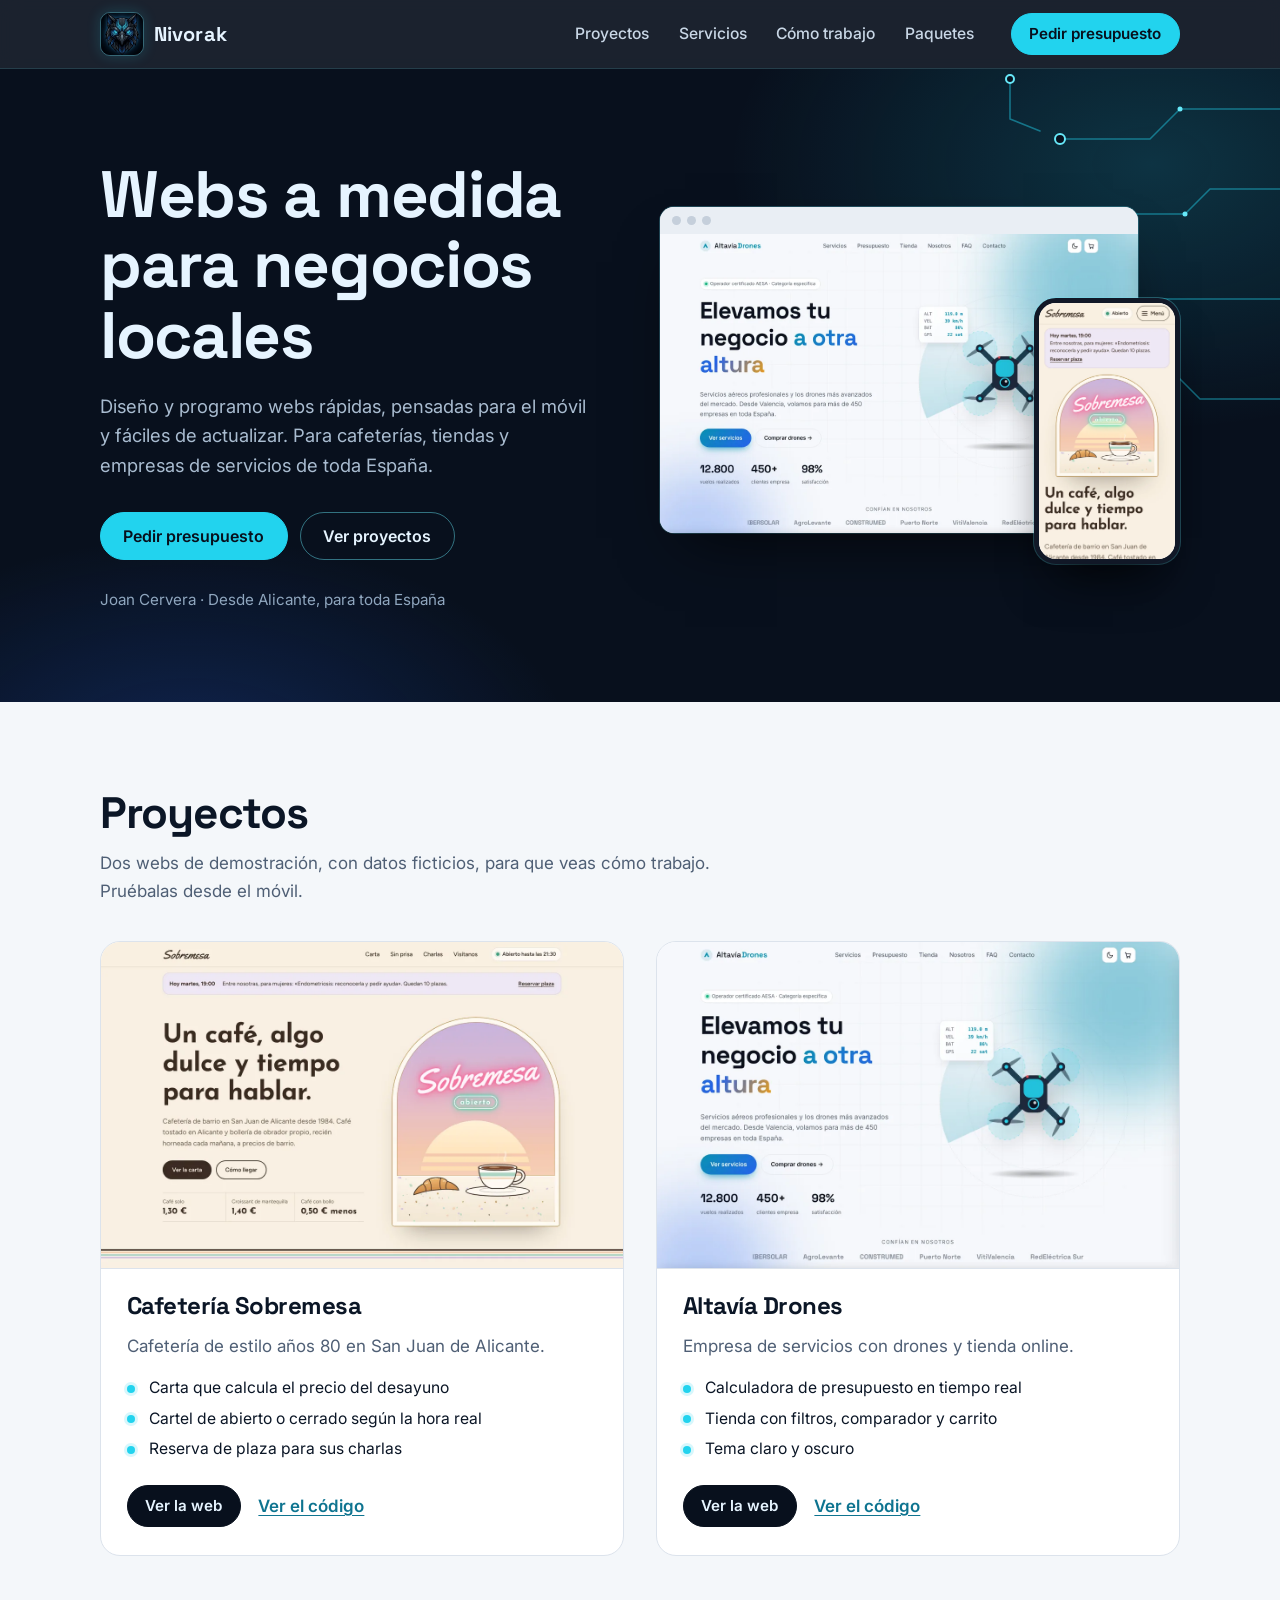
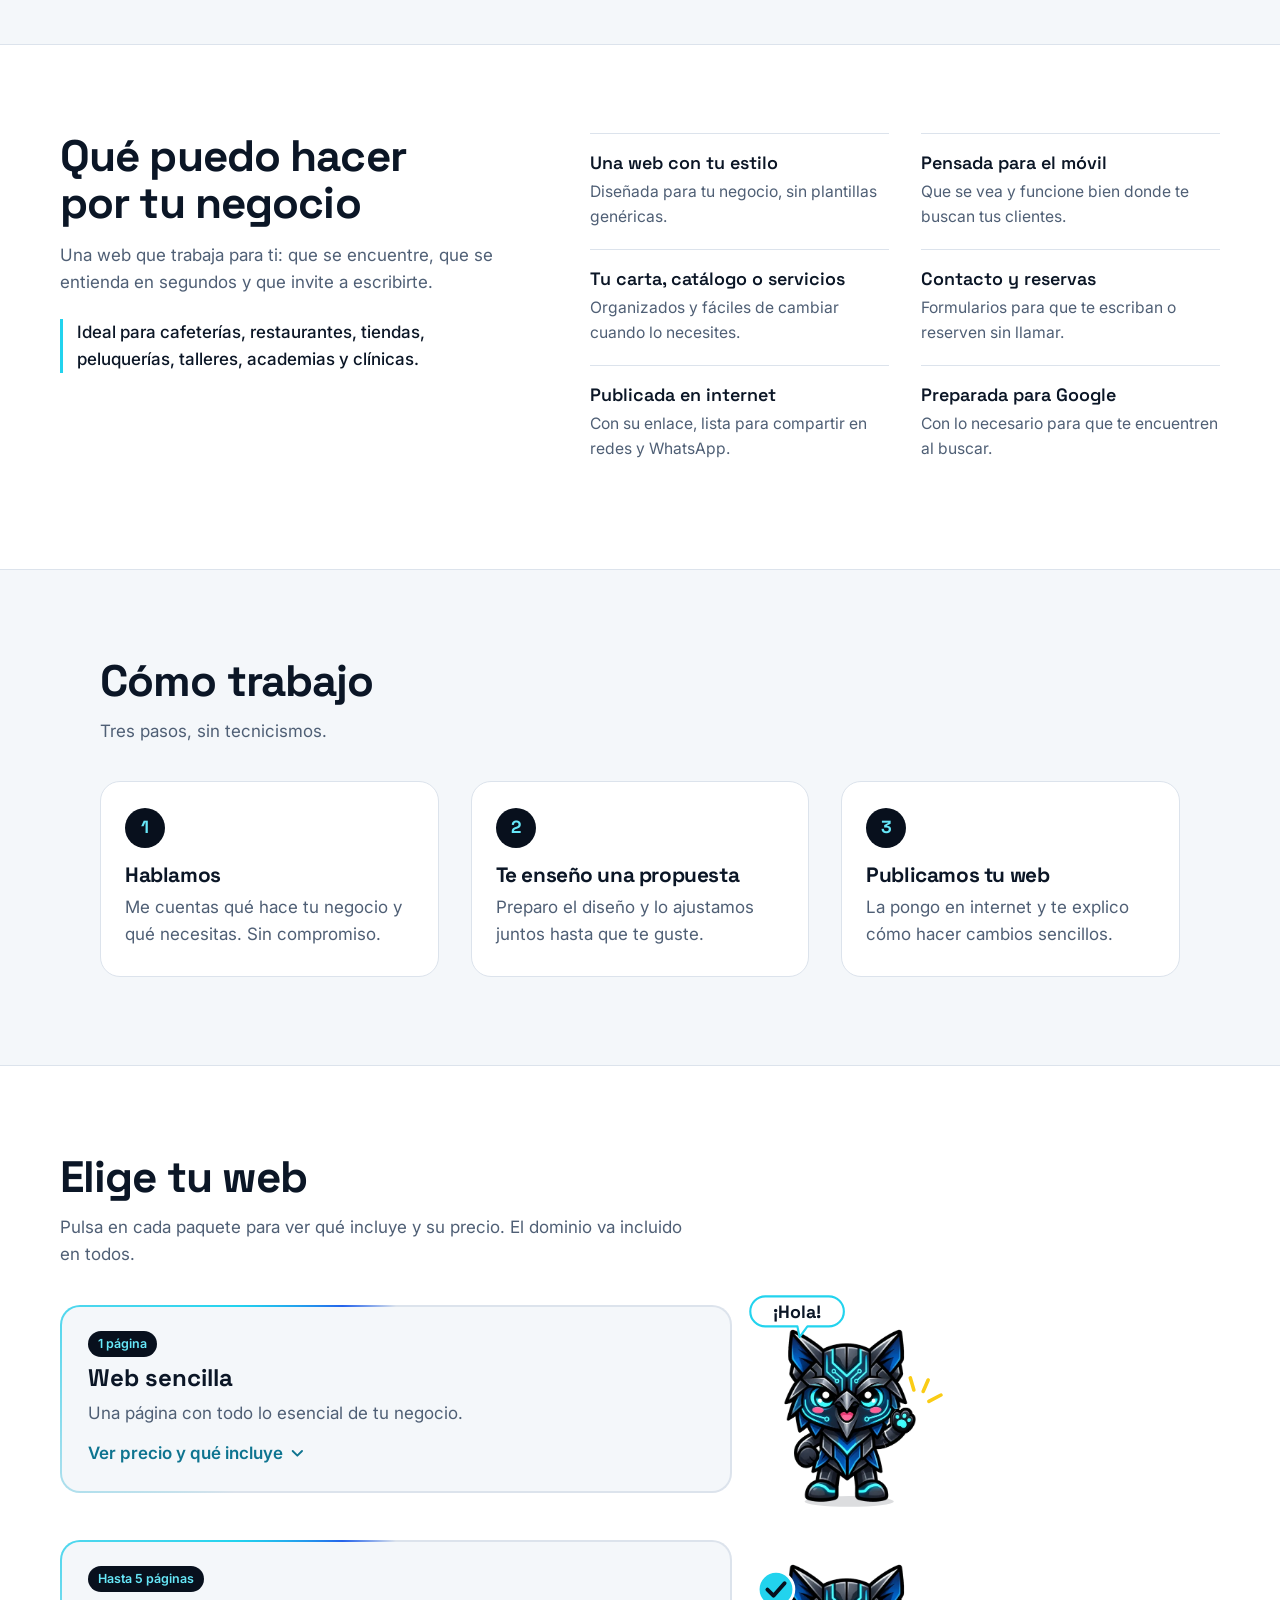
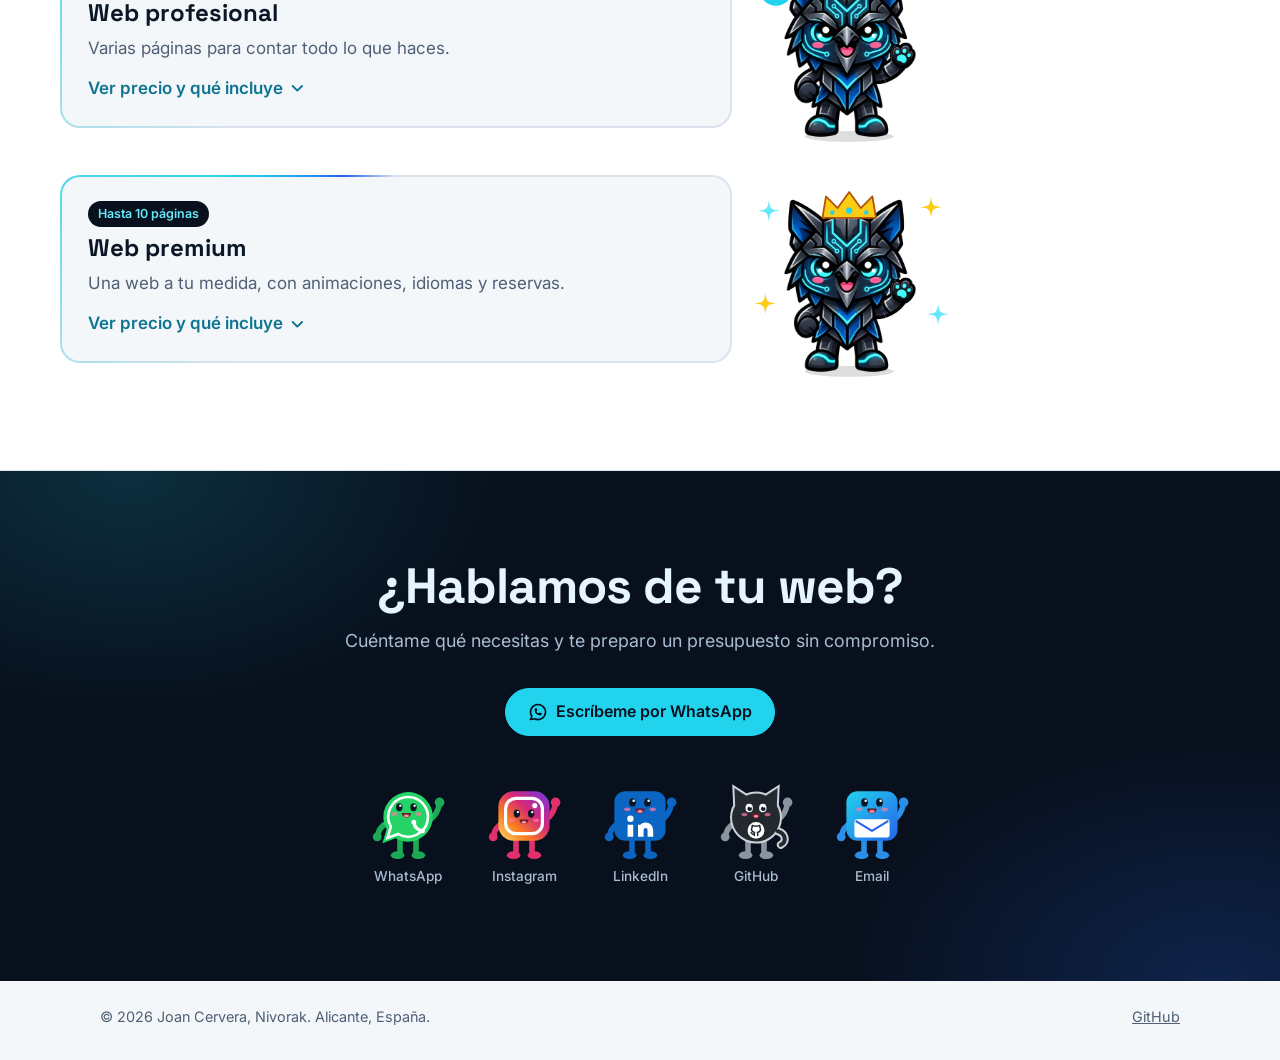
==== commit cc5e1f69: "Prototipo: la mascota pasa a ser el dibujo del usuario Cuerpo y brazo en capas WebP con fondo transp" ====
--- a/index.html
+++ b/index.html
@@ -240,7 +240,7 @@
                 <a class="btn plan__cta" href="https://wa.me/34648530954?text=Hola%20Joan%2C%20me%20interesa%20la%20Web%20sencilla.">Quiero la Web sencilla</a>
               </div>
             </details>
-            <div class="nv nv--saluda" aria-hidden="true"><svg viewBox="-8 -4 128 116"><g class="nv-fig"><defs><clipPath id="nv-c1"><rect x="30" y="22" width="60" height="60" rx="14"/></clipPath></defs><path class="nv-ext" d="M50 80v22M70 80v22"/><ellipse class="nv-pie" cx="47" cy="104" rx="8.5" ry="4.6"/><ellipse class="nv-pie" cx="73" cy="104" rx="8.5" ry="4.6"/><g class="nv-brazo-i"><path class="nv-ext" d="M32 62q-10 6-12 16"/><circle class="nv-mano" cx="19.5" cy="80" r="5"/></g><g class="nv-saludo"><path class="nv-ext" d="M88 58q12-8 14-22"/><circle class="nv-mano" cx="102.5" cy="33" r="5.5"/></g><image href="assets/img/logo.webp" x="30" y="22" width="60" height="60" clip-path="url(#nv-c1)"/><rect x="30" y="22" width="60" height="60" rx="14" fill="none" stroke="#22D3EE" stroke-width="2"/><g class="nv-bocadillo"><rect x="-6" y="-2" width="40" height="19" rx="9.5" fill="#fff" stroke="#22D3EE" stroke-width="1.5"/><path d="M22 16.5l4 6 2-6" fill="#fff" stroke="#22D3EE" stroke-width="1.5" stroke-linejoin="round"/><rect x="20" y="14" width="9" height="3" fill="#fff"/><text x="14" y="11.5" text-anchor="middle" font-family="Space Grotesk, sans-serif" font-weight="700" font-size="10" fill="#0B1626">¡Hola!</text></g></g></svg></div>
+            <div class="nv nv--saluda" aria-hidden="true"><svg viewBox="-70 -60 560 580"><ellipse class="nv-sombra" cx="191" cy="490" rx="125" ry="15"/><g class="nv-fig"><image href="assets/img/nivo-cuerpo.webp" width="420" height="497"/><g class="nv-brazo"><image href="assets/img/nivo-brazo.webp" width="420" height="497"/></g><g class="nv-rayas" fill="none" stroke="#FACC15" stroke-width="10" stroke-linecap="round"><path d="M372 178l-10-34M398 182l14-32M414 210l34-18"/></g><g class="nv-bocadillo"><path d="M-44 -84h178a42 42 0 0 1 0 84h-60l-22 30-6-30h-90a42 42 0 0 1 0-84z" fill="#fff" stroke="#22D3EE" stroke-width="6" stroke-linejoin="round"/><text x="45" y="-24" text-anchor="middle" font-family="Space Grotesk, sans-serif" font-weight="700" font-size="50" fill="#0B1626">¡Hola!</text></g></g></svg></div>
           </div>
           <div class="plan-row">
             <details class="plan" name="paquete">
@@ -272,7 +272,7 @@
                 <a class="btn plan__cta" href="https://wa.me/34648530954?text=Hola%20Joan%2C%20me%20interesa%20la%20Web%20profesional.">Quiero la Web profesional</a>
               </div>
             </details>
-            <div class="nv nv--pulgar" aria-hidden="true"><svg viewBox="-8 -4 128 116"><g class="nv-fig"><defs><clipPath id="nv-c2"><rect x="30" y="22" width="60" height="60" rx="14"/></clipPath></defs><path class="nv-ext" d="M50 80v22M70 80v22"/><ellipse class="nv-pie" cx="47" cy="104" rx="8.5" ry="4.6"/><ellipse class="nv-pie" cx="73" cy="104" rx="8.5" ry="4.6"/><g class="nv-brazo-i"><path class="nv-ext" d="M32 62q-10 6-12 16"/><circle class="nv-mano" cx="19.5" cy="80" r="5"/></g><g class="nv-pulgar"><path class="nv-ext" d="M88 60q14 0 15-15"/><rect x="97" y="33" width="12" height="12" rx="4" fill="#67E8F9"/><path d="M101 34v-8" stroke="#67E8F9" stroke-width="5" stroke-linecap="round"/></g><image href="assets/img/logo.webp" x="30" y="22" width="60" height="60" clip-path="url(#nv-c2)"/><rect x="30" y="22" width="60" height="60" rx="14" fill="none" stroke="#22D3EE" stroke-width="2"/><g class="nv-check"><circle cx="15" cy="30" r="10" fill="#22D3EE"/><path d="M10 30.5l3.5 3.5 6.5-7" fill="none" stroke="#08101D" stroke-width="2.6" stroke-linecap="round" stroke-linejoin="round"/></g></g></svg></div>
+            <div class="nv nv--asiente" aria-hidden="true"><svg viewBox="-70 -60 560 580"><ellipse class="nv-sombra" cx="191" cy="490" rx="125" ry="15"/><g class="nv-fig"><image href="assets/img/nivo-cuerpo.webp" width="420" height="497"/><g class="nv-brazo"><image href="assets/img/nivo-brazo.webp" width="420" height="497"/></g><g class="nv-check"><circle cx="-14" cy="78" r="50" fill="#22D3EE" stroke="#fff" stroke-width="8"/><path d="M-38 79l17 17 31-35" fill="none" stroke="#08101D" stroke-width="11" stroke-linecap="round" stroke-linejoin="round"/></g></g></svg></div>
           </div>
           <div class="plan-row">
             <details class="plan" name="paquete">
@@ -305,7 +305,7 @@
                 <a class="btn plan__cta" href="https://wa.me/34648530954?text=Hola%20Joan%2C%20me%20interesa%20la%20Web%20premium.">Quiero la Web premium</a>
               </div>
             </details>
-            <div class="nv nv--celebra" aria-hidden="true"><svg viewBox="-8 -4 128 116"><g class="nv-fig"><defs><clipPath id="nv-c3"><rect x="30" y="22" width="60" height="60" rx="14"/></clipPath></defs><path class="nv-ext" d="M50 80v22M70 80v22"/><ellipse class="nv-pie" cx="47" cy="104" rx="8.5" ry="4.6"/><ellipse class="nv-pie" cx="73" cy="104" rx="8.5" ry="4.6"/><g class="nv-arriba-i"><path class="nv-ext" d="M32 58q-12-8-14-22"/><circle class="nv-mano" cx="17.5" cy="33" r="5.5"/></g><g class="nv-arriba-d"><path class="nv-ext" d="M88 58q12-8 14-22"/><circle class="nv-mano" cx="102.5" cy="33" r="5.5"/></g><image href="assets/img/logo.webp" x="30" y="22" width="60" height="60" clip-path="url(#nv-c3)"/><rect x="30" y="22" width="60" height="60" rx="14" fill="none" stroke="#22D3EE" stroke-width="2"/><path class="nv-corona" d="M42 21 44.5 7l8 7.5L60 3l7.5 11.5 8-7.5L78 21z" fill="#FACC15" stroke="#CA8A04" stroke-width="1.5" stroke-linejoin="round"/><path class="nv-brillo" style="--d:0s" transform="translate(10 14)" d="M0 -6C.6 -1 1 -.6 6 0C1 .6 .6 1 0 6C-.6 1 -1 .6 -6 0C-1 -.6 -.6 -1 0 -6Z" fill="#67E8F9"/><path class="nv-brillo" style="--d:0.5s" transform="translate(112 12)" d="M0 -6C.6 -1 1 -.6 6 0C1 .6 .6 1 0 6C-.6 1 -1 .6 -6 0C-1 -.6 -.6 -1 0 -6Z" fill="#67E8F9"/><path class="nv-brillo" style="--d:1s" transform="translate(112 74)" d="M0 -6C.6 -1 1 -.6 6 0C1 .6 .6 1 0 6C-.6 1 -1 .6 -6 0C-1 -.6 -.6 -1 0 -6Z" fill="#67E8F9"/><path class="nv-brillo" style="--d:1.5s" transform="translate(8 66)" d="M0 -6C.6 -1 1 -.6 6 0C1 .6 .6 1 0 6C-.6 1 -1 .6 -6 0C-1 -.6 -.6 -1 0 -6Z" fill="#67E8F9"/></g></svg></div>
+            <div class="nv nv--celebra" aria-hidden="true"><svg viewBox="-70 -60 560 580"><ellipse class="nv-sombra" cx="191" cy="490" rx="125" ry="15"/><g class="nv-fig"><image href="assets/img/nivo-cuerpo.webp" width="420" height="497"/><g class="nv-brazo"><image href="assets/img/nivo-brazo.webp" width="420" height="497"/></g><g class="nv-corona"><g transform="translate(191 60) scale(1.25) translate(-191 -60)"><path d="M131 60 139 12l26 26 26-36 26 36 26-26 8 48z" fill="#FACC15" stroke="#B45309" stroke-width="4" stroke-linejoin="round"/><circle cx="191" cy="44" r="7" fill="#22D3EE"/><circle cx="153" cy="48" r="5" fill="#22D3EE"/><circle cx="229" cy="48" r="5" fill="#22D3EE"/></g></g><path class="nv-brillo" style="--d:0" transform="translate(-34 40) scale(5)" d="M0 -6C.6 -1 1 -.6 6 0C1 .6 .6 1 0 6C-.6 1 -1 .6 -6 0C-1 -.6 -.6 -1 0 -6Z" fill="#67E8F9"/><path class="nv-brillo" style="--d:0.5" transform="translate(420 30) scale(5)" d="M0 -6C.6 -1 1 -.6 6 0C1 .6 .6 1 0 6C-.6 1 -1 .6 -6 0C-1 -.6 -.6 -1 0 -6Z" fill="#FACC15"/><path class="nv-brillo" style="--d:1" transform="translate(440 330) scale(5)" d="M0 -6C.6 -1 1 -.6 6 0C1 .6 .6 1 0 6C-.6 1 -1 .6 -6 0C-1 -.6 -.6 -1 0 -6Z" fill="#67E8F9"/><path class="nv-brillo" style="--d:1.5" transform="translate(-44 300) scale(5)" d="M0 -6C.6 -1 1 -.6 6 0C1 .6 .6 1 0 6C-.6 1 -1 .6 -6 0C-1 -.6 -.6 -1 0 -6Z" fill="#FACC15"/></g></svg></div>
           </div>
         </div>
       </div>
--- a/assets/css/estilos.css
+++ b/assets/css/estilos.css
@@ -165,7 +165,7 @@
 /* Paquetes: filas con la mascota y tarjetas animadas */
 @property --plan-ang { syntax: "<angle>"; inherits: false; initial-value: 0deg; }
 .plans { grid-template-columns: 1fr; max-width: 56rem; gap: clamp(1.25rem, 3vw, 1.75rem); }
-.plan-row { position: relative; display: grid; grid-template-columns: minmax(0, 1fr) 170px; gap: 1.5rem; align-items: start; }
+.plan-row { position: relative; display: grid; grid-template-columns: minmax(0, 1fr) 200px; gap: 1.5rem; align-items: start; }
 .plan { border: 2px solid transparent; transition: transform .25s ease, box-shadow .25s ease;
   background: linear-gradient(var(--niebla), var(--niebla)) padding-box,
     conic-gradient(from var(--plan-ang), var(--linea) 0deg 240deg, var(--cian) 300deg, var(--azul) 330deg, var(--linea) 360deg) border-box; }
@@ -173,31 +173,30 @@
 .plan[open] { background: linear-gradient(var(--blanco), var(--blanco)) padding-box,
     conic-gradient(from var(--plan-ang), var(--cian) 0deg, var(--azul) 120deg, var(--cian-claro) 240deg, var(--cian) 360deg) border-box; }
 .plan[open]:hover { transform: none; }
-.nv { position: sticky; top: 96px; }
+.nv { position: sticky; top: 90px; }
 .nv svg { display: block; width: 100%; height: auto; overflow: visible; }
-.nv-ext { fill: none; stroke: var(--cian); stroke-width: 6; stroke-linecap: round; }
-.nv-mano, .nv-pie { fill: var(--cian-claro); }
-.nv-brazo-i { transform-origin: 32px 62px; }
-.nv-saludo, .nv-arriba-d { transform-origin: 88px 58px; }
-.nv-arriba-i { transform-origin: 32px 58px; }
-.nv-pulgar { transform-origin: 88px 60px; }
-.nv-bocadillo { transform-origin: 26px 20px; }
-.nv-check { transform-origin: 15px 30px; }
-.nv-corona { transform-origin: 60px 21px; }
+.nv-sombra { fill: rgba(8, 16, 29, .14); transform-origin: 191px 490px; }
+.nv-fig { transform-origin: 191px 488px; }
+.nv-brazo { transform-origin: 296px 311px; }
+.nv-bocadillo { transform-origin: 40px 0; }
+.nv-rayas { transform-origin: 390px 190px; }
+.nv-check { transform-origin: -14px 78px; }
+.nv-corona { transform-origin: 191px 60px; }
 .nv-brillo { transform-box: fill-box; transform-origin: center; }
 @media (prefers-reduced-motion: no-preference) {
   .plan { animation: plan-luz 6s linear infinite; }
   .plan-row:nth-child(2) .plan { animation-delay: -2s; }
   .plan-row:nth-child(3) .plan { animation-delay: -4s; }
   .nv--saluda .nv-fig { animation: nv-bote 2.4s ease-in-out infinite; }
-  .nv--saluda .nv-saludo { animation: nv-saludo 2.4s ease-in-out infinite; }
+  .nv--saluda .nv-brazo { animation: nv-saludo 2.4s ease-in-out infinite; }
+  .nv--saluda .nv-rayas { animation: nv-rayas 2.4s ease-in-out infinite; }
   .nv--saluda .nv-bocadillo { animation: nv-aparece 2.4s ease-in-out infinite; }
-  .nv--pulgar .nv-fig { animation: nv-bote 2.4s ease-in-out infinite; }
-  .nv--pulgar .nv-pulgar { animation: nv-pulgar 2.4s ease-in-out infinite; }
-  .nv--pulgar .nv-check { animation: nv-aparece 2.4s ease-in-out infinite; }
+  .nv--asiente .nv-fig { animation: nv-asiente 2.4s ease-in-out infinite; }
+  .nv--asiente .nv-brazo { animation: nv-levanta 2.4s ease-in-out infinite; }
+  .nv--asiente .nv-check { animation: nv-aparece 2.4s ease-in-out infinite; }
   .nv--celebra .nv-fig { animation: nv-salto 1.6s ease-in-out infinite; }
-  .nv--celebra .nv-arriba-i { animation: nv-agita-i .8s ease-in-out infinite; }
-  .nv--celebra .nv-arriba-d { animation: nv-agita-d .8s ease-in-out infinite; }
+  .nv--celebra .nv-sombra { animation: nv-sombra 1.6s ease-in-out infinite; }
+  .nv--celebra .nv-brazo { animation: nv-agita .4s ease-in-out infinite alternate; }
   .nv--celebra .nv-corona { animation: nv-corona 1.6s ease-in-out infinite; }
   .nv--celebra .nv-brillo { animation: nv-brillo 2s ease-in-out infinite; animation-delay: calc(var(--d) * 1s); }
   @supports (animation-timeline: view()) {
@@ -206,19 +205,22 @@
 }
 @keyframes plan-luz { to { --plan-ang: 360deg; } }
 @keyframes plan-entra { from { opacity: 0; transform: translateY(40px) scale(.97); } to { opacity: 1; transform: none; } }
-@keyframes nv-bote { 0%, 60%, 100% { transform: translateY(0); } 15%, 40% { transform: translateY(-4px); } 28% { transform: translateY(0); } }
-@keyframes nv-saludo { 0%, 60%, 100% { transform: rotate(0); } 10%, 30%, 50% { transform: rotate(-16deg); } 20%, 40% { transform: rotate(20deg); } }
+@keyframes nv-bote { 0%, 60%, 100% { transform: translateY(0); } 15%, 40% { transform: translateY(-8px); } 28% { transform: translateY(0); } }
+@keyframes nv-saludo { 0%, 62%, 100% { transform: rotate(0); } 10%, 30%, 50% { transform: rotate(16deg); } 20%, 40% { transform: rotate(-14deg); } }
+@keyframes nv-rayas { 0%, 8%, 58%, 100% { opacity: 0; transform: scale(.6); } 16%, 50% { opacity: 1; transform: scale(1); } }
 @keyframes nv-aparece { 0%, 4%, 70%, 100% { transform: scale(0); opacity: 0; } 12%, 60% { transform: scale(1); opacity: 1; } }
-@keyframes nv-pulgar { 0%, 60%, 100% { transform: translateY(0) rotate(0); } 15%, 40% { transform: translateY(-6px) rotate(-8deg); } 28% { transform: translateY(-2px) rotate(0); } }
-@keyframes nv-salto { 0%, 100% { transform: translateY(0); } 30% { transform: translateY(-12px); } 50% { transform: translateY(-12px); } 70% { transform: translateY(0) scaleY(.96); } }
-@keyframes nv-agita-i { 0%, 100% { transform: rotate(0); } 50% { transform: rotate(18deg); } }
-@keyframes nv-agita-d { 0%, 100% { transform: rotate(0); } 50% { transform: rotate(-18deg); } }
-@keyframes nv-corona { 0%, 100% { transform: rotate(0) translateY(0); } 40% { transform: rotate(-6deg) translateY(-3px); } 60% { transform: rotate(6deg) translateY(-3px); } }
+@keyframes nv-asiente { 0%, 60%, 100% { transform: rotate(0); } 15% { transform: rotate(-4deg) translateY(-4px); } 30% { transform: rotate(3deg); } 45% { transform: rotate(-2deg) translateY(-2px); } }
+@keyframes nv-levanta { 0%, 60%, 100% { transform: rotate(0); } 20%, 45% { transform: rotate(10deg); } }
+@keyframes nv-salto { 0%, 100% { transform: translateY(0); } 35%, 55% { transform: translateY(-34px); } 80% { transform: translateY(0) scaleY(.97); } }
+@keyframes nv-sombra { 0%, 100% { transform: scale(1); opacity: 1; } 35%, 55% { transform: scale(.7); opacity: .6; } }
+@keyframes nv-agita { from { transform: rotate(14deg); } to { transform: rotate(-12deg); } }
+@keyframes nv-corona { 0%, 100% { transform: rotate(0) translateY(0); } 40% { transform: rotate(-6deg) translateY(-8px); } 60% { transform: rotate(6deg) translateY(-8px); } }
 @keyframes nv-brillo { 0%, 100% { transform: scale(0); opacity: 0; } 50% { transform: scale(1.2); opacity: 1; } }
 @media (max-width: 720px) {
   .plan-row { grid-template-columns: minmax(0, 1fr); }
-  .nv { position: absolute; top: -26px; right: 4px; width: 92px; z-index: 1; pointer-events: none; }
-  .plan summary { padding-right: 6.25rem; }
+  .nv { position: absolute; top: -40px; right: -2px; width: 100px; z-index: 1; pointer-events: none; }
+  .plan summary { padding-right: 6.5rem; }
+  .nv-bocadillo { display: none; }
 }
 
 /* Contacto */
